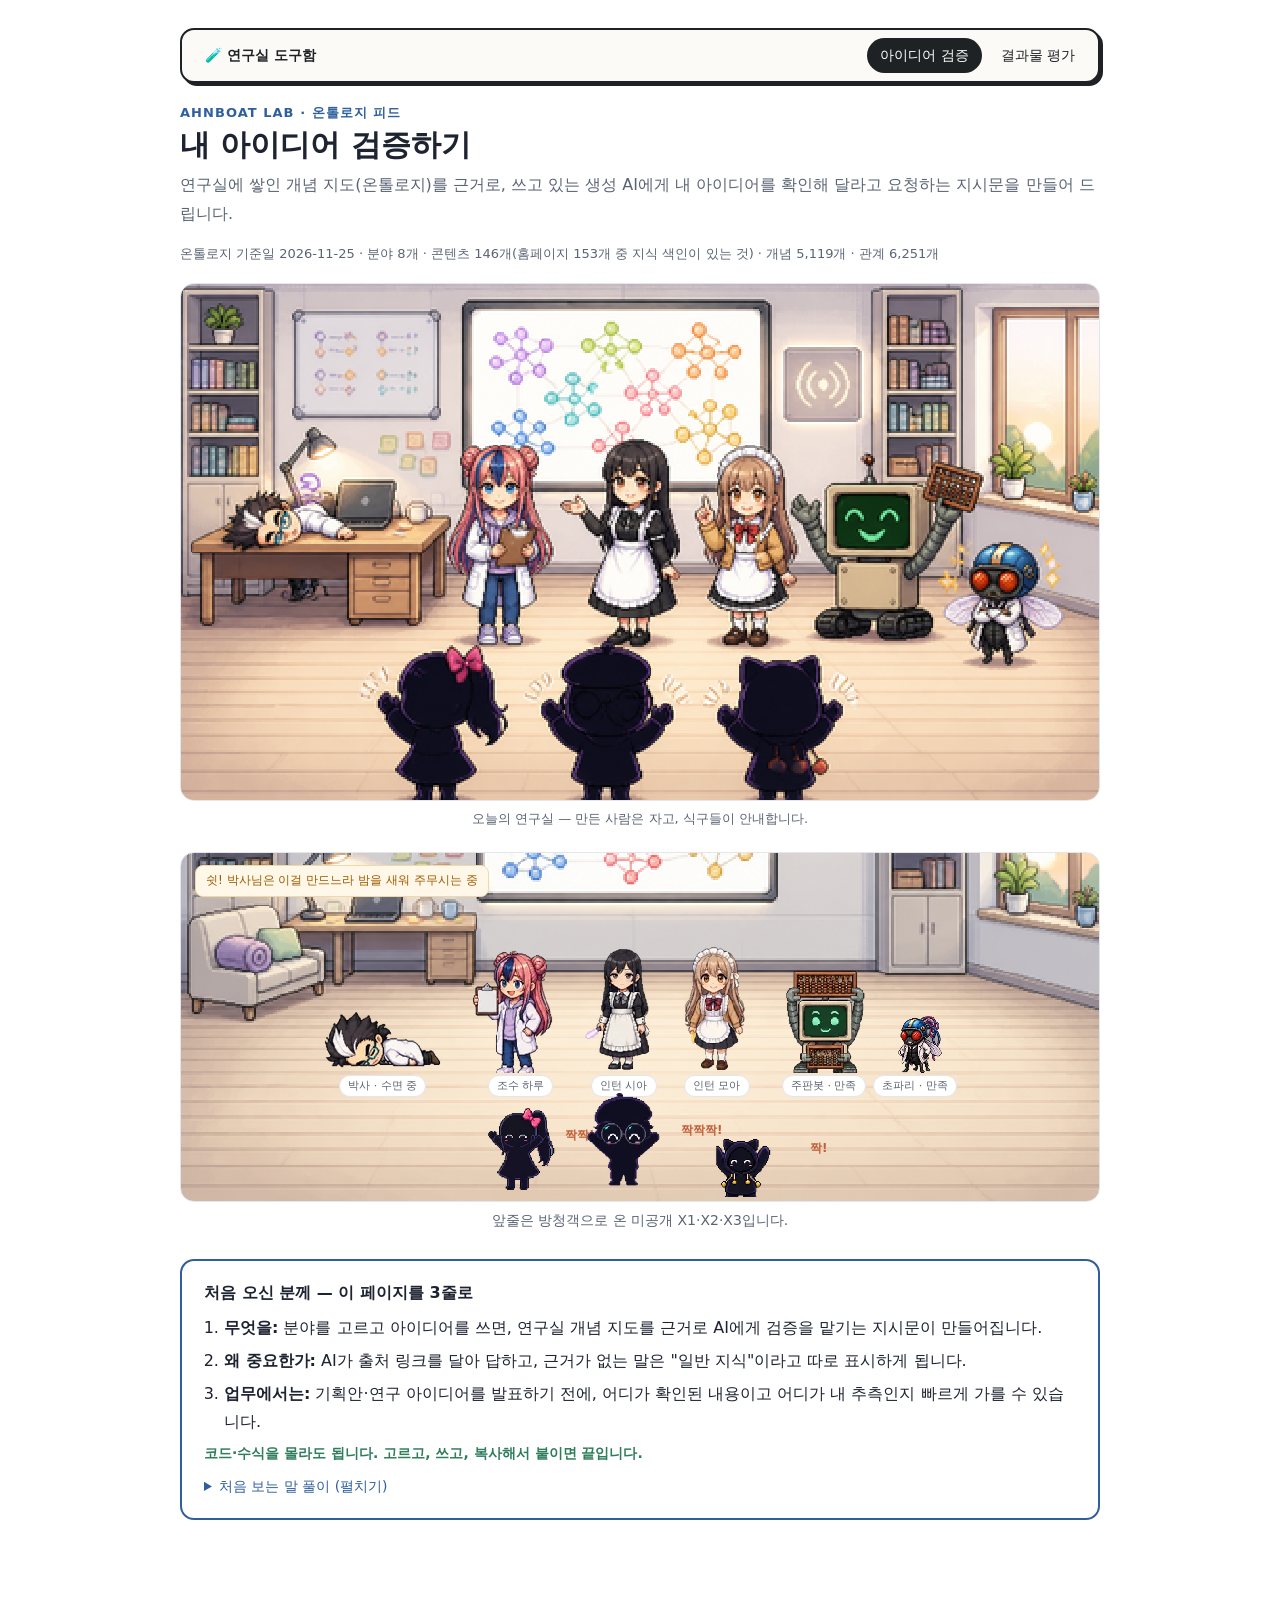
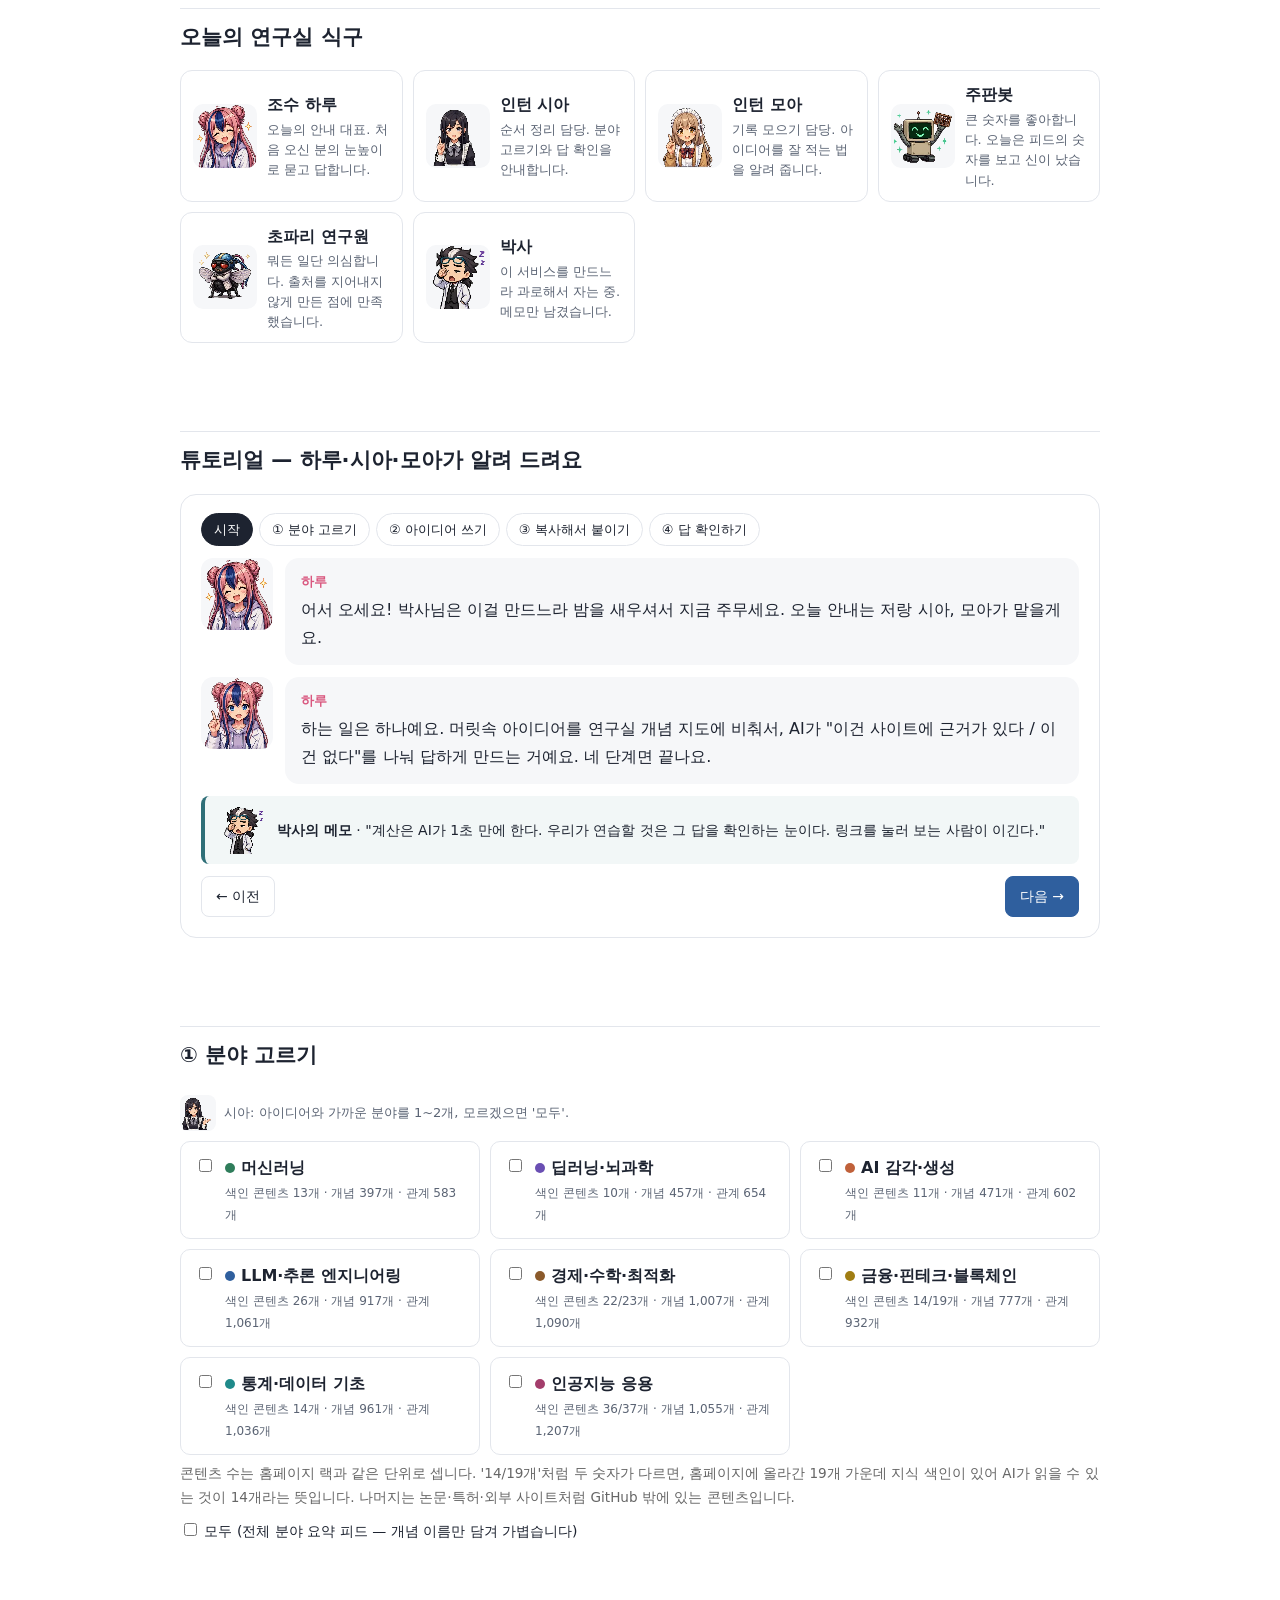
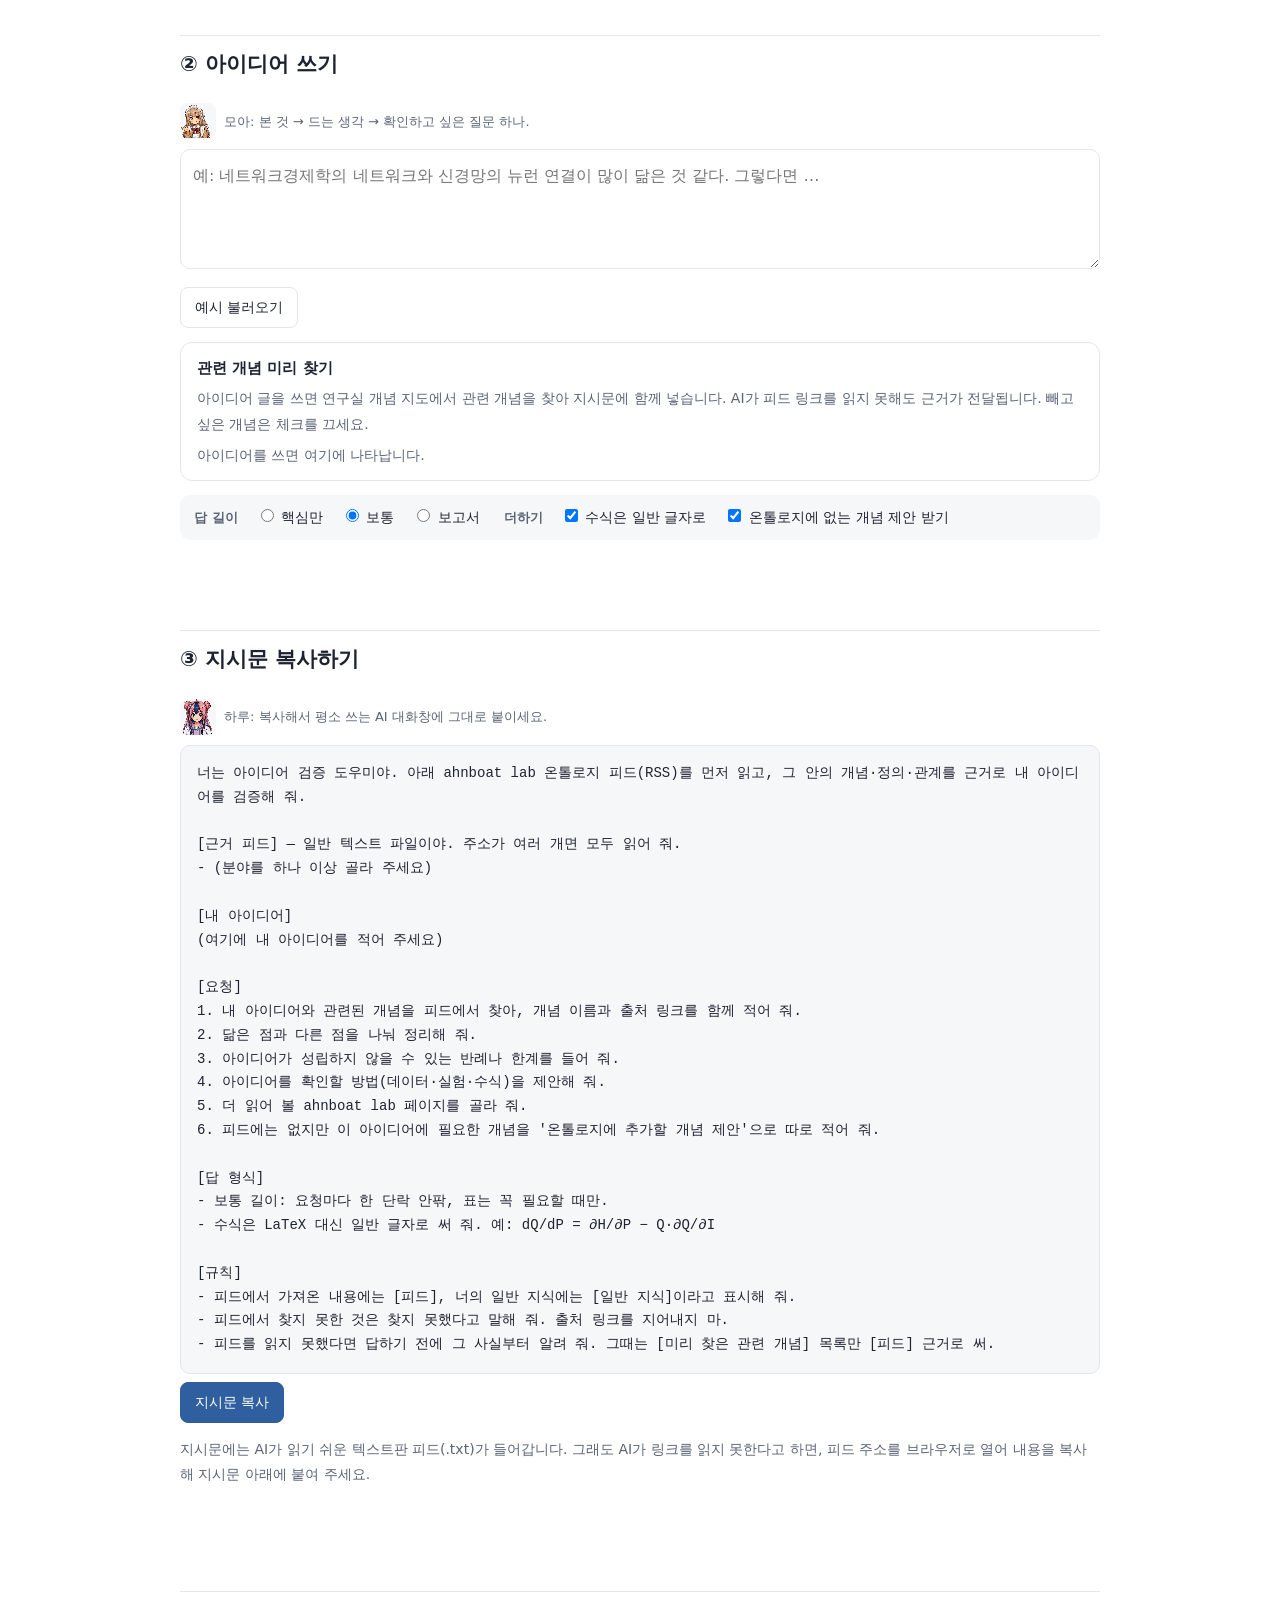
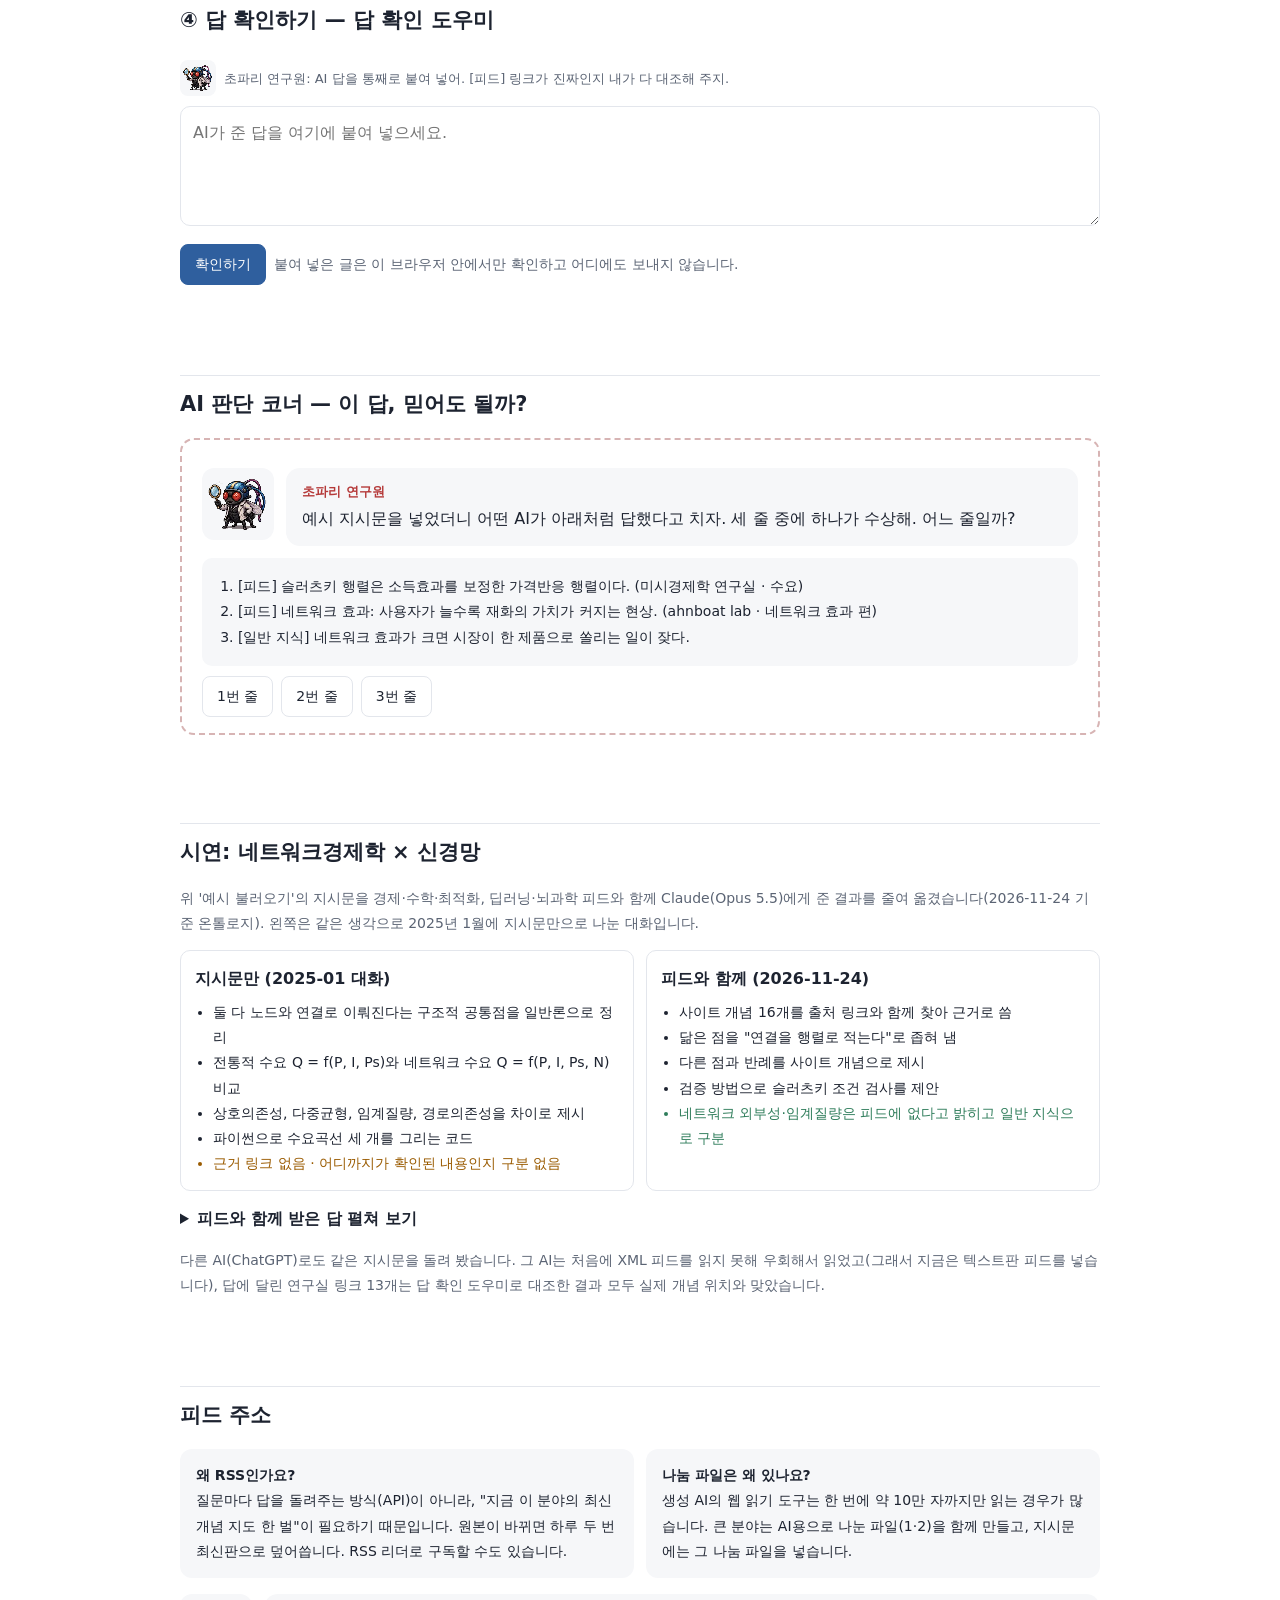
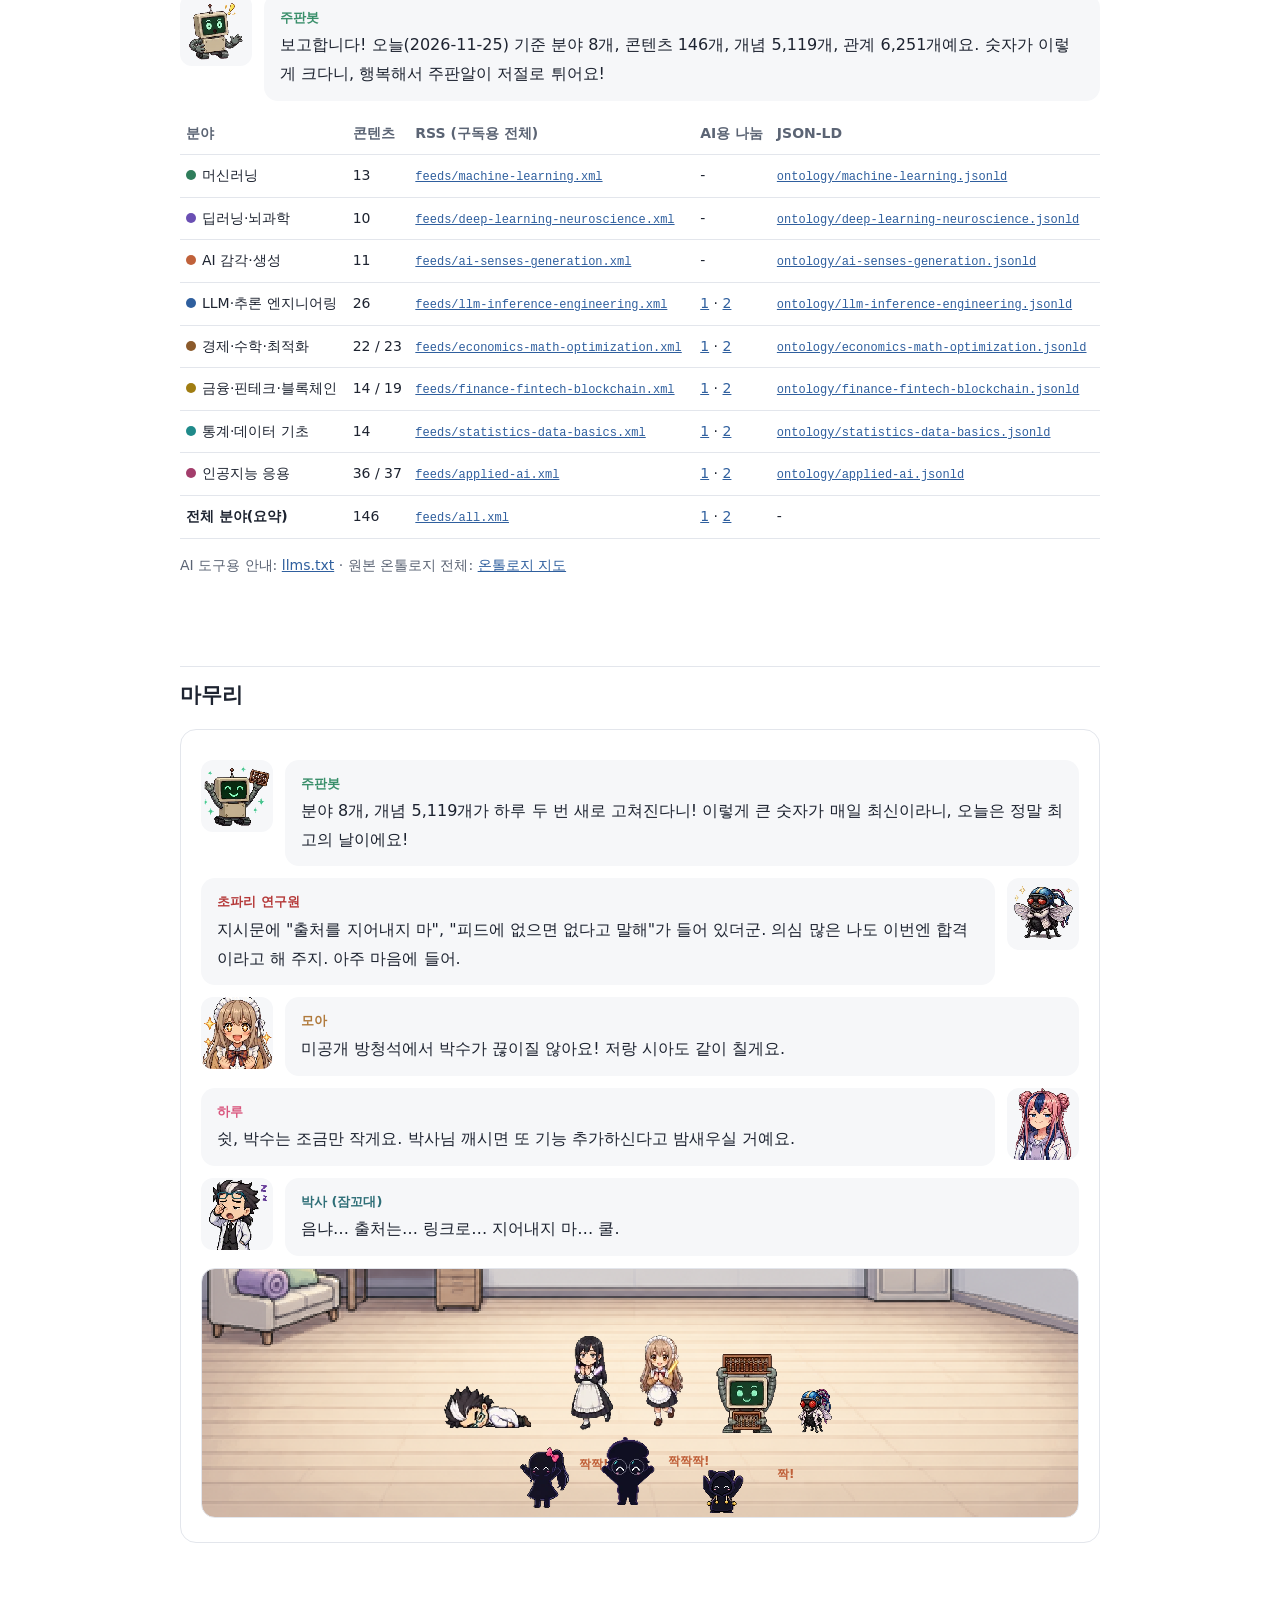
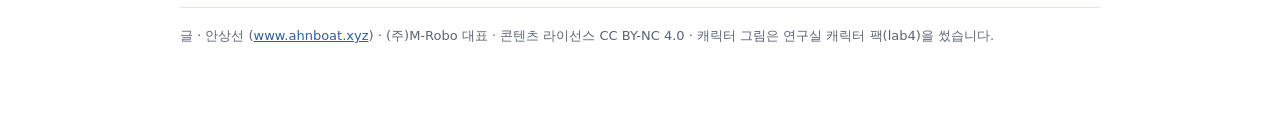
==== check/index.html @ 89700ec1 "연구실 도구함으로 재편: 결과물 평가하기(기준표 6종·튜토리얼·점수 확인 도우미) 추가, 아이디어 검증은 check/로, 공통 코드 labkit 분리" ====
<!DOCTYPE html>
<html lang="ko">
<head>
<meta charset="utf-8">
<meta name="viewport" content="width=device-width, initial-scale=1">
<title>내 아이디어 검증하기 — ahnboat lab 온톨로지 피드</title>
<meta name="description" content="ahnboat lab 공개 콘텐츠의 최신 온톨로지를 분야별 RSS로 받아, 생성 AI에게 내 아이디어를 검증해 달라고 요청하는 지시문을 만듭니다. 하루·시아·모아가 사용법을 안내합니다.">
<meta property="og:title" content="내 아이디어 검증하기 — ahnboat lab 온톨로지 피드">
<meta property="og:description" content="분야를 고르고 아이디어를 쓰면, 연구실 개념 지도를 근거로 AI에게 검증을 맡기는 지시문이 만들어집니다.">
<meta property="og:image" content="https://adminmrobo.github.io/ahnboat_ontology_feed/assets/og.png">
<meta property="og:type" content="website">
<link rel="stylesheet" href="../assets/labkit.css">
<link rel="alternate" type="application/rss+xml" title="ahnboat lab 온톨로지 — 전체 분야" href="../feeds/all.xml">
<style>
  :root { --ink:#1d2330; --sub:#5b6474; --line:#e3e6ec; --soft:#f6f7f9; --accent:#2f5f9e;
          --asst:#d9577f; --sia:#3f4654; --moa:#b07a3c; --robo:#3a8f6b; --fly:#b53a3a; --doc:#2f6f78; }
  * { box-sizing:border-box; }
  html { scroll-behavior:smooth; }
  body { margin:0; background:#fff; color:var(--ink); font:16px/1.8 "Pretendard","Apple SD Gothic Neo","Malgun Gothic",system-ui,sans-serif; }
  main { max-width:960px; margin:0 auto; padding:28px 20px 80px; }
  h1 { font-size:30px; line-height:1.35; margin:0 0 6px; }
  h2 { font-size:21px; margin:88px 0 14px; padding-top:10px; border-top:1px solid var(--line); }
  h3 { font-size:16px; margin:0 0 6px; }
  .kicker { font-size:13px; letter-spacing:.08em; color:var(--accent); font-weight:700; }
  .lead { color:var(--sub); margin:0 0 6px; }
  .meta { font-size:13px; color:var(--sub); }
  .note { font-size:14px; color:var(--sub); }
  a { color:var(--accent); }
  .px { image-rendering:pixelated; image-rendering:crisp-edges; }
  .cover { margin:18px 0 0; }
  .cover img { display:block; width:100%; height:auto; aspect-ratio:16/9; border-radius:14px; border:1px solid var(--line); image-rendering:pixelated; }
  .cover figcaption { font-size:13px; color:var(--sub); text-align:center; margin-top:6px; }

  /* 무대 */
  .stage { position:relative; height:350px; margin:22px 0 6px; border-radius:14px; background:linear-gradient(#fff 0 72%, #f3f1ec 72% 100%); border:1px solid var(--line); overflow:hidden; }
  .stage .row { position:absolute; left:0; right:0; display:flex; align-items:flex-end; justify-content:center; gap:6px; }
  .stage .back { bottom:104px; }
  .stage .front { bottom:4px; gap:26px; }
  .spr { background-repeat:no-repeat; flex:none; }
  .fig { position:relative; display:flex; flex-direction:column; align-items:center; }
  .tag { font-size:11px; color:var(--sub); background:#fff; border:1px solid var(--line); border-radius:99px; padding:0 8px; margin-top:2px; white-space:nowrap; }
  .zzz { position:absolute; left:62%; bottom:58px; font-weight:800; color:#6a4fb3; pointer-events:none; }
  .zzz span { position:absolute; opacity:0; animation:zz 3s infinite; }
  .zzz span:nth-child(2) { animation-delay:1s; } .zzz span:nth-child(3) { animation-delay:2s; }
  @keyframes zz { 0% { opacity:0; transform:translate(0,10px) scale(.7); } 30% { opacity:1; } 100% { opacity:0; transform:translate(18px,-34px) scale(1.25); } }
  .clap { position:absolute; bottom:42%; right:-34px; font-size:12px; font-weight:700; color:#c0613a; animation:pop 1.2s infinite; }
  @keyframes pop { 0%,100% { transform:translateY(0); opacity:.4; } 50% { transform:translateY(-6px); opacity:1; } }
  .sign { position:absolute; left:14px; top:12px; font-size:12px; background:#fff7e8; color:#9a5b00; border:1px solid #f0d9a8; border-radius:8px; padding:4px 10px; }

  /* 3줄 상자 */
  .three { border:2px solid var(--accent); border-radius:14px; padding:18px 22px; margin-top:26px; }
  .three ol { margin:6px 0 4px; padding-left:20px; }
  .three li { margin:4px 0; }
  .three .free { font-size:14px; color:#2f7d5b; font-weight:600; }
  details.abbr { margin-top:8px; font-size:14px; }
  details.abbr summary { cursor:pointer; color:var(--accent); }
  details.abbr dl { display:grid; grid-template-columns:110px 1fr; gap:4px 12px; margin:8px 0 0; }
  details.abbr dt { font-weight:700; }
  details.abbr dd { margin:0; color:var(--sub); }

  /* 등장인물 */
  .cast { display:grid; grid-template-columns:repeat(auto-fill,minmax(210px,1fr)); gap:10px; }
  .who { display:flex; gap:10px; align-items:center; border:1px solid var(--line); border-radius:12px; padding:10px 12px; }
  .who img { width:64px; height:64px; border-radius:10px; background:var(--soft); flex:none; }
  .who b { display:block; }
  .who span { font-size:13px; color:var(--sub); line-height:1.55; display:block; }

  /* 말풍선 */
  .say { display:flex; gap:12px; align-items:flex-start; margin:12px 0; }
  .say img { width:72px; height:72px; border-radius:12px; background:var(--soft); flex:none; }
  .say .bub { position:relative; background:var(--soft); border-radius:14px; padding:12px 16px; flex:1; }
  .say .bub b { display:block; font-size:13px; margin-bottom:2px; }
  .say.r { flex-direction:row-reverse; }
  .c-asst b { color:var(--asst); } .c-sia b { color:var(--sia); } .c-moa b { color:var(--moa); }
  .c-robo b { color:var(--robo); } .c-fly b { color:var(--fly); } .c-doc b { color:var(--doc); }

  /* 튜토리얼 */
  .tut { border:1px solid var(--line); border-radius:16px; padding:18px 20px 20px; }
  .tabs { display:flex; gap:6px; flex-wrap:wrap; margin-bottom:6px; }
  .tabs button { border-radius:99px; padding:4px 12px; font-size:13px; }
  .tabs button.on { background:var(--ink); color:#fff; border-color:var(--ink); }
  .tstep { display:none; }
  .tstep.on { display:block; }
  .tnav { display:flex; justify-content:space-between; margin-top:12px; gap:8px; flex-wrap:wrap; }
  .memo { background:#f2f7f7; border-left:4px solid var(--doc); border-radius:8px; padding:10px 14px; font-size:14px; margin-top:10px; display:flex; gap:10px; align-items:center; }
  .memo img { width:48px; height:48px; flex:none; }

  /* 도구 */
  .tool { scroll-margin-top:16px; border-radius:14px; transition:box-shadow .3s, background .3s; padding:2px 0; }
  .tool.flash { box-shadow:0 0 0 4px #ffd36b; background:#fffbea; }
  .fields { display:grid; grid-template-columns:repeat(auto-fill,minmax(260px,1fr)); gap:10px; }
  .field { border:1px solid var(--line); border-radius:10px; padding:12px 14px; cursor:pointer; display:flex; gap:10px; align-items:flex-start; background:#fff; }
  .field:hover { border-color:#c4cad6; }
  .field.on { border-color:var(--accent); background:#f3f7fd; }
  .field input { margin-top:5px; }
  .dot { width:10px; height:10px; border-radius:50%; display:inline-block; margin-right:6px; }
  .field .name { font-weight:600; }
  .field .n { font-size:12px; color:var(--sub); }
  .all { display:block; margin:10px 0 0; font-size:14px; }
  .warn { font-size:13px; color:#9a5b00; background:#fff7e8; border-radius:8px; padding:8px 12px; margin-top:10px; display:none; }
  textarea { width:100%; min-height:120px; font:inherit; padding:12px; border:1px solid var(--line); border-radius:10px; resize:vertical; }
  .row2 { display:flex; gap:8px; flex-wrap:wrap; margin-top:8px; align-items:center; }
  button { font:inherit; font-size:14px; border:1px solid var(--line); background:#fff; border-radius:8px; padding:7px 14px; cursor:pointer; color:var(--ink); }
  button.primary { background:var(--accent); border-color:var(--accent); color:#fff; }
  button:hover { filter:brightness(0.97); }
  pre { white-space:pre-wrap; word-break:break-word; background:var(--soft); border:1px solid var(--line); border-radius:10px; padding:16px; font:14px/1.7 ui-monospace,"D2Coding",Menlo,monospace; margin:0; }
  .hint { font-size:13px; color:var(--sub); display:flex; gap:8px; align-items:center; margin:4px 0 10px; }
  .hint img { width:36px; height:36px; border-radius:8px; background:var(--soft); }

  /* 관련 개념 미리 찾기 · 답 형식 · 답 확인 도우미 */
  .found { margin-top:14px; border:1px solid var(--line); border-radius:12px; padding:12px 16px; }
  .found h3 { font-size:15px; margin:0 0 4px; }
  .found .list { display:grid; gap:4px; margin-top:6px; font-size:14px; }
  .found label { display:flex; gap:8px; align-items:flex-start; line-height:1.5; }
  .found label small { color:var(--sub); }
  .found .other { margin-top:10px; padding-top:8px; border-top:1px dashed var(--line); }
  .found .addf { font-size:12px; padding:1px 8px; margin-left:4px; }
  .fmt { margin-top:14px; display:flex; gap:8px 18px; flex-wrap:wrap; font-size:14px; align-items:center; background:var(--soft); border-radius:10px; padding:10px 14px; }
  .fmt b { font-size:13px; color:var(--sub); }
  .chk table { margin-top:10px; }
  .chk .st { white-space:nowrap; font-weight:700; }
  .ok { color:#2f7d5b; } .mid { color:#9a5b00; } .bad { color:#b53a3a; }
  .tally { display:flex; gap:10px; flex-wrap:wrap; margin-top:10px; }
  .tally span { background:var(--soft); border-radius:99px; padding:2px 12px; font-size:13px; }

  /* AI 판단 코너 */
  .judge { border:2px dashed #d7b4b4; border-radius:14px; padding:16px 20px; }
  .ans { background:var(--soft); border-radius:10px; padding:12px 16px; font-size:14px; }
  .ans ol { margin:4px 0; padding-left:20px; }
  .opts { display:flex; gap:8px; flex-wrap:wrap; margin-top:10px; }
  .fb { display:none; margin-top:10px; }

  table { width:100%; border-collapse:collapse; font-size:14px; }
  th, td { text-align:left; padding:8px 6px; border-bottom:1px solid var(--line); vertical-align:top; }
  th { color:var(--sub); font-weight:600; }
  td code { font-size:12px; word-break:break-all; }
  .cmp { display:grid; grid-template-columns:1fr 1fr; gap:12px; }
  .cmp > div { border:1px solid var(--line); border-radius:10px; padding:14px; font-size:14px; }
  .why { display:grid; grid-template-columns:1fr 1fr; gap:12px; }
  .why > div { background:var(--soft); border-radius:12px; padding:14px 16px; font-size:14px; }

  /* 아웃트로 */
  .outro { border-radius:16px; border:1px solid var(--line); padding:18px 20px; }
  .outro .stage { height:250px; margin-top:12px; }
  .outro .stage .back { bottom:84px; }

  footer { margin-top:64px; font-size:13px; color:var(--sub); border-top:1px solid var(--line); padding-top:16px; }
  @media (max-width:860px) { .cmp, .why { grid-template-columns:1fr; } }
  @media (max-width:640px) {
    h1 { font-size:24px; } h2 { margin-top:64px; }
    .stage { height:220px; } .outro .stage { height:190px; }
    .stage .back { bottom:62px; } .outro .stage .back { bottom:52px; }
    .stage .tag { display:none; } .stage .front { gap:30px; } .zzz { bottom:20px; font-size:11px; } .clap { font-size:10px; right:-26px; }
    .legend { display:block !important; }
    .say img { width:56px; height:56px; }
  }
  @media (prefers-reduced-motion: reduce) { .zzz span, .clap { animation:none; opacity:1; } html { scroll-behavior:auto; } }
</style>
</head>
<body>
<main>
  <nav id="labnav"></nav>
  <div class="kicker">AHNBOAT LAB · 온톨로지 피드</div>
  <h1>내 아이디어 검증하기</h1>
  <p class="lead">연구실에 쌓인 개념 지도(온톨로지)를 근거로, 쓰고 있는 생성 AI에게 내 아이디어를 확인해 달라고 요청하는 지시문을 만들어 드립니다.</p>
  <p class="meta" id="meta">온톨로지 기준일을 불러오는 중…</p>

  <figure class="cover">
    <img src="../assets/cover.webp" width="480" height="270" alt="밤새 서비스를 만든 박사는 책상에 엎드려 자고, 하루·시아·모아가 개념 지도 화면 앞에서 안내하고, 주판봇과 초파리 연구원이 만족해하며, 미공개 X1·X2·X3이 박수를 치는 연구실 픽셀 그림">
    <figcaption>오늘의 연구실 — 만든 사람은 자고, 식구들이 안내합니다.</figcaption>
  </figure>

  <!-- 히어로 무대 -->
  <div class="stage" id="hero" aria-label="연구실 무대: 하루·시아·모아가 안내하고, 주판봇과 초파리 연구원이 만족해하며, 미공개 X1·X2·X3이 박수를 칩니다. 박사는 뒤에서 자고 있습니다.">
    <div class="sign">쉿! 박사님은 이걸 만드느라 밤을 새워 주무시는 중</div>
    <div class="row back">
      <div class="fig" style="margin-right:18px"><div class="spr px" data-s="doc" data-f="8" data-r="1.00"></div><div class="zzz"><span>Z</span><span>z</span><span>Z</span></div><div class="tag">박사 · 수면 중</div></div>
      <div class="fig"><div class="spr px" data-s="asst" data-f="3,4" data-fps="1.5" data-r="0.90"></div><div class="tag">조수 하루</div></div>
      <div class="fig"><div class="spr px" data-s="sia" data-f="1,2,3,4" data-fps="2" data-r="0.88"></div><div class="tag">인턴 시아</div></div>
      <div class="fig"><div class="spr px" data-s="moa" data-f="1,2,3,4" data-fps="2" data-r="0.84"></div><div class="tag">인턴 모아</div></div>
      <div class="fig" style="margin-left:14px"><div class="spr px" data-s="robo" data-f="1,2,3,4" data-fps="4" data-r="0.72"></div><div class="tag">주판봇 · 만족</div></div>
      <div class="fig"><div class="spr px" data-s="fly" data-f="1,2" data-fps="1.5" data-r="0.41"></div><div class="tag">초파리 · 만족</div></div>
    </div>
    <div class="row front">
      <div class="fig"><span class="clap" >짝짝!</span><div class="spr px" data-s="x1" data-f="5,6,7,8" data-fps="5" data-r="0.62"></div></div>
      <div class="fig"><span class="clap" style="animation-delay:.3s">짝짝짝!</span><div class="spr px" data-s="x2" data-f="5,6,7,8" data-fps="5" data-r="0.68"></div></div>
      <div class="fig"><span class="clap" style="animation-delay:.6s">짝!</span><div class="spr px" data-s="x3" data-f="5,6,7,8" data-fps="5" data-r="0.46"></div></div>
    </div>
  </div>
  <p class="note" style="text-align:center;margin:0"><span class="legend" style="display:none">왼쪽부터 박사(수면 중) · 조수 하루 · 인턴 시아 · 인턴 모아 · 주판봇 · 초파리 연구원. </span>앞줄은 방청객으로 온 미공개 X1·X2·X3입니다.</p>

  <!-- 처음 오신 분께 -->
  <section class="three">
    <h3>처음 오신 분께 — 이 페이지를 3줄로</h3>
    <ol>
      <li><b>무엇을:</b> 분야를 고르고 아이디어를 쓰면, 연구실 개념 지도를 근거로 AI에게 검증을 맡기는 지시문이 만들어집니다.</li>
      <li><b>왜 중요한가:</b> AI가 출처 링크를 달아 답하고, 근거가 없는 말은 "일반 지식"이라고 따로 표시하게 됩니다.</li>
      <li><b>업무에서는:</b> 기획안·연구 아이디어를 발표하기 전에, 어디가 확인된 내용이고 어디가 내 추측인지 빠르게 가를 수 있습니다.</li>
    </ol>
    <div class="free">코드·수식을 몰라도 됩니다. 고르고, 쓰고, 복사해서 붙이면 끝입니다.</div>
    <details class="abbr">
      <summary>처음 보는 말 풀이 (펼치기)</summary>
      <dl>
        <dt>온톨로지</dt><dd>개념과 개념 사이의 관계를 적어 둔 지도. 예: "역전파는 경사하강법보다 먼저 알아야 한다".</dd>
        <dt>RSS</dt><dd>사이트가 "지금 최신 내용은 이것"이라고 내놓는 정해진 형식의 파일. 뉴스 구독에 흔히 씁니다.</dd>
        <dt>JSON-LD</dt><dd>같은 내용을 기계가 읽기 좋게 적은 형식. 사람은 RSS만 쓰면 됩니다.</dd>
        <dt>생성 AI</dt><dd>ChatGPT, Claude, Gemini처럼 글로 답하는 AI.</dd>
      </dl>
    </details>
  </section>

  <!-- 등장인물 -->
  <h2>오늘의 연구실 식구</h2>
  <div class="cast">
    <div class="who"><img class="px" src="../assets/char/asst_spark.webp" alt="조수 하루"><div><b>조수 하루</b><span>오늘의 안내 대표. 처음 오신 분의 눈높이로 묻고 답합니다.</span></div></div>
    <div class="who"><img class="px" src="../assets/char/sia_explain.webp" alt="인턴 시아"><div><b>인턴 시아</b><span>순서 정리 담당. 분야 고르기와 답 확인을 안내합니다.</span></div></div>
    <div class="who"><img class="px" src="../assets/char/moa_report.webp" alt="인턴 모아"><div><b>인턴 모아</b><span>기록 모으기 담당. 아이디어를 잘 적는 법을 알려 줍니다.</span></div></div>
    <div class="who"><img class="px" src="../assets/char/robo_happy.webp" alt="주판봇"><div><b>주판봇</b><span>큰 숫자를 좋아합니다. 오늘은 피드의 숫자를 보고 신이 났습니다.</span></div></div>
    <div class="who"><img class="px" src="../assets/char/fly_arms.webp" alt="초파리 연구원"><div><b>초파리 연구원</b><span>뭐든 일단 의심합니다. 출처를 지어내지 않게 만든 점에 만족했습니다.</span></div></div>
    <div class="who"><img class="px" src="../assets/char/doc_sleepy.webp" alt="박사"><div><b>박사</b><span>이 서비스를 만드느라 과로해서 자는 중. 메모만 남겼습니다.</span></div></div>
  </div>

  <!-- 튜토리얼 -->
  <h2 id="tutorial">튜토리얼 — 하루·시아·모아가 알려 드려요</h2>
  <div class="tut">
    <div class="tabs" id="tabs"></div>

    <div class="tstep" data-t="0" data-label="시작">
      <div class="say c-asst"><img class="px" src="../assets/char/asst_spark.webp" alt="하루"><div class="bub"><b>하루</b>어서 오세요! 박사님은 이걸 만드느라 밤을 새우셔서 지금 주무세요. 오늘 안내는 저랑 시아, 모아가 맡을게요.</div></div>
      <div class="say c-asst"><img class="px" src="../assets/char/asst_report.webp" alt="하루"><div class="bub"><b>하루</b>하는 일은 하나예요. 머릿속 아이디어를 연구실 개념 지도에 비춰서, AI가 "이건 사이트에 근거가 있다 / 이건 없다"를 나눠 답하게 만드는 거예요. 네 단계면 끝나요.</div></div>
      <div class="memo"><img class="px" src="../assets/char/doc_sleepy.webp" alt="박사"><div><b>박사의 메모</b> · "계산은 AI가 1초 만에 한다. 우리가 연습할 것은 그 답을 확인하는 눈이다. 링크를 눌러 보는 사람이 이긴다."</div></div>
    </div>

    <div class="tstep" data-t="1" data-label="① 분야 고르기">
      <div class="say c-sia"><img class="px" src="../assets/char/sia_explain.webp" alt="시아"><div class="bub"><b>시아</b>먼저 분야를 골라 주세요. 뉴스 앱에서 관심 주제를 고르는 것과 같아요. 아이디어와 가까운 분야를 1~2개 고르면 가장 정확해요.</div></div>
      <div class="say c-sia"><img class="px" src="../assets/char/sia_guide.webp" alt="시아"><div class="bub"><b>시아</b>어느 분야인지 잘 모르겠으면 '모두'를 고르세요. 그때는 개념 이름만 담긴 가벼운 요약본이 들어가요. 분야가 많아지면 AI가 다 못 읽을 수 있어서, 주소가 4개를 넘으면 노란 경고가 떠요.</div></div>
      <div class="tnav"><button data-go="step1">① 분야 고르기로 가서 해 보기</button></div>
    </div>

    <div class="tstep" data-t="2" data-label="② 아이디어 쓰기">
      <div class="say c-moa"><img class="px" src="../assets/char/moa_report.webp" alt="모아"><div class="bub"><b>모아</b>다음은 아이디어 적기예요. 길 필요 없어요. 한두 문단이면 충분해요. 저는 이렇게 모아 적는 걸 추천해요.</div></div>
      <div class="say c-moa"><img class="px" src="../assets/char/moa_guide.webp" alt="모아"><div class="bub"><b>모아</b>① 내가 본 것(“A와 B가 닮았다”) ② 그래서 드는 생각(“그렇다면 C도 되지 않을까?”) ③ 확인하고 싶은 질문 하나. 이 순서로 쓰면 AI가 무엇을 확인할지 헷갈리지 않아요. 처음이면 '예시 불러오기'로 모양부터 보세요.</div></div>
      <div class="tnav"><button data-go="step2">② 아이디어 쓰기로 가서 해 보기</button><button data-example>예시 불러오기</button></div>
    </div>

    <div class="tstep" data-t="3" data-label="③ 복사해서 붙이기">
      <div class="say c-asst"><img class="px" src="../assets/char/asst_report.webp" alt="하루"><div class="bub"><b>하루</b>아래에 지시문이 저절로 만들어져요. '지시문 복사'를 누르고, 평소 쓰는 AI 대화창에 그대로 붙이면 돼요. 피드 주소와 지켜야 할 규칙이 이미 다 들어 있어요.</div></div>
      <div class="say c-asst"><img class="px" src="../assets/char/asst_smile.webp" alt="하루"><div class="bub"><b>하루</b>AI가 "링크를 열 수 없다"고 하면 당황하지 마세요. 아래 '피드 주소' 표에서 주소를 브라우저로 열고, 내용을 전부 복사해 지시문 밑에 붙이면 같은 효과가 나요.</div></div>
      <div class="tnav"><button data-go="step3">③ 지시문 복사로 가기</button></div>
    </div>

    <div class="tstep" data-t="4" data-label="④ 답 확인하기">
      <div class="say c-sia"><img class="px" src="../assets/char/sia_signal.webp" alt="시아"><div class="bub"><b>시아</b>마지막으로 답을 확인해요. 세 가지만 보세요. ① 문장 앞에 [피드]와 [일반 지식] 표시가 있나 ② [피드] 문장의 링크를 하나쯤 눌러서 정말 그 내용이 있나 ③ "찾지 못했다"는 말이 있나.</div></div>
      <div class="say c-sia"><img class="px" src="../assets/char/sia_proud.webp" alt="시아"><div class="bub"><b>시아</b>③은 나쁜 소식이 아니에요. AI가 정직하게 답했다는 뜻이고, 연구실에 아직 없는 주제를 찾았다는 뜻이기도 해요. 여기서 한 번 멈춰서 천천히 봐도 괜찮아요.</div></div>
      <div class="say c-sia"><img class="px" src="../assets/char/sia_guide.webp" alt="시아"><div class="bub"><b>시아</b>②번은 직접 누르지 않아도 돼요. 받은 답을 '답 확인 도우미'에 붙여 넣으면 링크가 진짜 연구실 페이지를 가리키는지 한 번에 확인해 줘요.</div></div>
      <div class="tnav"><button data-go="step4">④ 답 확인 도우미로 가기</button><button data-go="judge">AI 판단 코너로 연습하기</button></div>
    </div>

    <div class="tnav"><button id="tprev">← 이전</button><button id="tnext" class="primary">다음 →</button></div>
  </div>

  <!-- 도구 -->
  <h2 id="step1">① 분야 고르기</h2>
  <div class="tool" id="tool1">
    <div class="hint"><img class="px" src="../assets/char/sia_guide.webp" alt="">시아: 아이디어와 가까운 분야를 1~2개, 모르겠으면 '모두'.</div>
    <div class="fields" id="fields"></div>
    <p class="note" id="fieldsNote" style="font-size:.85em;color:#666;margin:.4em 0">콘텐츠 수는 홈페이지 랙과 같은 단위로 셉니다. '14/19개'처럼 두 숫자가 다르면, 홈페이지에 올라간 19개 가운데 지식 색인이 있어 AI가 읽을 수 있는 것이 14개라는 뜻입니다. 나머지는 논문·특허·외부 사이트처럼 GitHub 밖에 있는 콘텐츠입니다.</p>
    <label class="all"><input type="checkbox" id="all"> 모두 (전체 분야 요약 피드 — 개념 이름만 담겨 가볍습니다)</label>
    <div class="warn" id="warn">읽을 피드 주소가 4개를 넘었습니다. AI가 일부만 읽고 답할 수 있으니, 분야를 줄이거나 '모두'(요약)를 쓰는 편이 안전합니다.</div>
  </div>

  <h2 id="step2">② 아이디어 쓰기</h2>
  <div class="tool" id="tool2">
    <div class="hint"><img class="px" src="../assets/char/moa_guide.webp" alt="">모아: 본 것 → 드는 생각 → 확인하고 싶은 질문 하나.</div>
    <textarea id="idea" placeholder="예: 네트워크경제학의 네트워크와 신경망의 뉴런 연결이 많이 닮은 것 같다. 그렇다면 …"></textarea>
    <div class="row2"><button data-example>예시 불러오기</button></div>
    <div class="found" id="found">
      <h3>관련 개념 미리 찾기</h3>
      <div class="note">아이디어 글을 쓰면 연구실 개념 지도에서 관련 개념을 찾아 지시문에 함께 넣습니다. AI가 피드 링크를 읽지 못해도 근거가 전달됩니다. 빼고 싶은 개념은 체크를 끄세요.</div>
      <div id="foundBody" class="note" style="margin-top:6px">아이디어를 쓰면 여기에 나타납니다.</div>
    </div>
    <div class="fmt">
      <b>답 길이</b>
      <label><input type="radio" name="len" value="short"> 핵심만</label>
      <label><input type="radio" name="len" value="mid" checked> 보통</label>
      <label><input type="radio" name="len" value="long"> 보고서</label>
      <b style="margin-left:6px">더하기</b>
      <label><input type="checkbox" id="optPlain" checked> 수식은 일반 글자로</label>
      <label><input type="checkbox" id="optNew" checked> 온톨로지에 없는 개념 제안 받기</label>
    </div>
  </div>

  <h2 id="step3">③ 지시문 복사하기</h2>
  <div class="tool" id="tool3">
    <div class="hint"><img class="px" src="../assets/char/asst_smile.webp" alt="">하루: 복사해서 평소 쓰는 AI 대화창에 그대로 붙이세요.</div>
    <pre id="prompt"></pre>
    <div class="row2"><button class="primary" id="copy">지시문 복사</button><span class="note" id="copied"></span></div>
    <p class="note">지시문에는 AI가 읽기 쉬운 텍스트판 피드(.txt)가 들어갑니다. 그래도 AI가 링크를 읽지 못한다고 하면, 피드 주소를 브라우저로 열어 내용을 복사해 지시문 아래에 붙여 주세요.</p>
  </div>

  <h2 id="step4">④ 답 확인하기 — 답 확인 도우미</h2>
  <div class="tool chk" id="tool4">
    <div class="hint"><img class="px" src="../assets/char/fly_magnify.webp" alt="">초파리 연구원: AI 답을 통째로 붙여 넣어. [피드] 링크가 진짜인지 내가 다 대조해 주지.</div>
    <textarea id="answer" placeholder="AI가 준 답을 여기에 붙여 넣으세요."></textarea>
    <div class="row2"><button class="primary" id="checkBtn">확인하기</button><span class="note">붙여 넣은 글은 이 브라우저 안에서만 확인하고 어디에도 보내지 않습니다.</span></div>
    <div id="checkOut"></div>
  </div>

  <!-- AI 판단 코너 -->
  <h2 id="judge">AI 판단 코너 — 이 답, 믿어도 될까?</h2>
  <div class="judge tool" id="tooljudge">
    <div class="say c-fly"><img class="px" src="../assets/char/fly_magnify.webp" alt="초파리 연구원"><div class="bub"><b>초파리 연구원</b>예시 지시문을 넣었더니 어떤 AI가 아래처럼 답했다고 치자. 세 줄 중에 하나가 수상해. 어느 줄일까?</div></div>
    <div class="ans">
      <ol>
        <li>[피드] 슬러츠키 행렬은 소득효과를 보정한 가격반응 행렬이다. (미시경제학 연구실 · 수요)</li>
        <li>[피드] 네트워크 효과: 사용자가 늘수록 재화의 가치가 커지는 현상. (ahnboat lab · 네트워크 효과 편)</li>
        <li>[일반 지식] 네트워크 효과가 크면 시장이 한 제품으로 쏠리는 일이 잦다.</li>
      </ol>
    </div>
    <div class="opts"><button data-a="1">1번 줄</button><button data-a="2">2번 줄</button><button data-a="3">3번 줄</button></div>
    <div class="fb" id="fbok">
      <div class="say c-fly"><img class="px" src="../assets/char/fly_point.webp" alt="초파리 연구원"><div class="bub"><b>초파리 연구원</b>맞아, 2번이야. 두 피드 어디에도 '네트워크 효과' 개념은 없어(2026-11-24 기준). 그런데 [피드]라고 붙이고 그럴듯한 편 이름까지 댔지. 출처를 지어낸 거야. 이럴 땐 "그 링크를 그대로 보여 줘"라고 되물어 봐.</div></div>
      <div class="say c-asst r"><img class="px" src="../assets/char/asst_spark.webp" alt="하루"><div class="bub"><b>하루</b>3번은 [일반 지식]이라고 스스로 밝혔으니 괜찮은 줄이네요. 틀릴 수는 있어도 속이지는 않았어요!</div></div>
    </div>
    <div class="fb" id="fbno">
      <div class="say c-fly"><img class="px" src="../assets/char/fly_arms.webp" alt="초파리 연구원"><div class="bub"><b>초파리 연구원</b>그 줄은 괜찮아. 1번은 피드에 실제로 있는 개념이고, 3번은 [일반 지식]이라고 스스로 밝혔지. [피드]라고 붙어 있는데 피드에 없는 줄을 찾아봐. 처음엔 다들 여기서 오래 봐.</div></div>
    </div>
  </div>

  <h2>시연: 네트워크경제학 × 신경망</h2>
  <p class="note">위 '예시 불러오기'의 지시문을 경제·수학·최적화, 딥러닝·뇌과학 피드와 함께 Claude(Opus 5.5)에게 준 결과를 줄여 옮겼습니다(2026-11-24 기준 온톨로지). 왼쪽은 같은 생각으로 2025년 1월에 지시문만으로 나눈 대화입니다.</p>
  <div class="cmp">
    <div>
      <h3>지시문만 (2025-01 대화)</h3>
      <ul style="padding-left:18px;margin:0">
        <li>둘 다 노드와 연결로 이뤄진다는 구조적 공통점을 일반론으로 정리</li>
        <li>전통적 수요 Q = f(P, I, Ps)와 네트워크 수요 Q = f(P, I, Ps, N) 비교</li>
        <li>상호의존성, 다중균형, 임계질량, 경로의존성을 차이로 제시</li>
        <li>파이썬으로 수요곡선 세 개를 그리는 코드</li>
        <li style="color:#9a5b00">근거 링크 없음 · 어디까지가 확인된 내용인지 구분 없음</li>
      </ul>
    </div>
    <div>
      <h3>피드와 함께 (2026-11-24)</h3>
      <ul style="padding-left:18px;margin:0">
        <li>사이트 개념 16개를 출처 링크와 함께 찾아 근거로 씀</li>
        <li>닮은 점을 "연결을 행렬로 적는다"로 좁혀 냄</li>
        <li>다른 점과 반례를 사이트 개념으로 제시</li>
        <li>검증 방법으로 슬러츠키 조건 검사를 제안</li>
        <li style="color:#2f7d5b">네트워크 외부성·임계질량은 피드에 없다고 밝히고 일반 지식으로 구분</li>
      </ul>
    </div>
  </div>
  <details style="margin-top:14px">
    <summary style="cursor:pointer;font-weight:600">피드와 함께 받은 답 펼쳐 보기</summary>
    <div style="font-size:14px;margin-top:10px">
      <p><b>1. 관련 개념</b></p>
      <ul>
        <li>[피드] 신경망 쪽: <a href="https://adminmrobo.github.io/AI_Model_Review_Fruit_fly_special/1_fruitfly_brain_deep_learning.html#lv1">가중치</a> — 입력을 얼마나 크게 들을지 정하는 값, 시냅스의 강도에 해당 · <a href="https://adminmrobo.github.io/neural_network_atlas/1_neural_network_atlas_chart.html#kg">커넥톰</a> — 뉴런과 시냅스 연결의 배선도, 구조일 뿐 세기는 따로 필요 · <a href="https://adminmrobo.github.io/neural_network_atlas/2_neural_network_atlas_after.html#m-fly-connectome-lif">초파리 커넥톰 뇌 모형</a> — 배선도를 연결 행렬로 씀 · <a href="https://adminmrobo.github.io/neural_network_atlas/2_neural_network_atlas_after.html#m-gnn">그래프 신경망</a> — 이웃끼리 메시지를 주고받으며 각 점의 표현을 고침</li>
        <li>[피드] 경제 연결망 쪽: <a href="https://adminmrobo.github.io/fof-money-meridian-/02_fof_who_to_whom.html#lv2">거래상대방 행렬</a> — 행은 보유자, 열은 발행자 · <a href="https://adminmrobo.github.io/fof-money-meridian-/02_fof_who_to_whom.html#lv4">전염 경로</a> · <a href="https://adminmrobo.github.io/fof-money-meridian-/03_fof_between_stations.html#lv3">금융망 상전이</a> — 작은 충격엔 촘촘한 연결이 안정을 높이지만 어느 지점을 넘으면 같은 연결이 전파 경로가 됨 · <a href="https://adminmrobo.github.io/fof-money-meridian-/03_fof_between_stations.html#lv3">청산 벡터 모형</a></li>
        <li>[피드] 수요 쪽: <a href="https://adminmrobo.github.io/micro_economics/01_consumer_choice.html#lv2">마셜 수요</a> · <a href="https://adminmrobo.github.io/micro_economics/01_consumer_choice.html#lv3">힉스 수요</a> · <a href="https://adminmrobo.github.io/micro_economics/01_consumer_choice.html#lv3">대체효과·소득효과</a> · <a href="https://adminmrobo.github.io/micro_economics/v2/10_consumer_surplus.html#lv3">힉스 분해</a> · <a href="https://adminmrobo.github.io/micro_economics/v2/09_demand.html#lv3">슬러츠키 행렬</a> — 소득효과를 보정한 가격반응 행렬, 대칭·음의 준정부호 · <a href="https://adminmrobo.github.io/micro_economics/v2/24_externalities.html#lv1">금전적 외부성</a> — 가격을 통해 남에게 주는 영향, 비효율의 원인은 아님</li>
        <li>[찾지 못함] 네트워크 외부성, 네트워크 효과, 임계질량은 두 피드에 없습니다. 이 부분은 [일반 지식]입니다.</li>
      </ul>
      <p><b>2. 닮은 점과 다른 점</b></p>
      <ul>
        <li>닮은 점 [피드]: 두 쪽 모두 연결을 행렬로 적습니다. 경제는 거래상대방 행렬, 신경망은 커넥톰을 연결 행렬로 씁니다. 연결의 세기(채권액 / 가중치)가 결과를 정하고, 충격이나 신호가 연결을 따라 번진다는 점도 같습니다.</li>
        <li>다른 점 [피드 + 일반 지식]: 신경망의 가중치는 오차를 줄이도록 학습으로 바뀌지만, 수요 쪽 연결은 소비자의 선택(효용극대화)으로 생깁니다. 그래서 수요에는 슬러츠키 행렬의 대칭·음의 준정부호 같은 합리성 조건이 붙고, 신경망 가중치에는 그런 조건이 없습니다.</li>
        <li>주의 [피드]: 커넥톰 항목이 말하듯 배선도(구조)만으로는 부족하고 연결의 세기가 따로 필요합니다. 네트워크 크기 N 하나로 수요를 설명하는 것도 같은 한계를 가질 수 있습니다.</li>
      </ul>
      <p><b>3. 반례·한계</b></p>
      <ul>
        <li>[피드] 금융망 상전이: 연결이 늘면 늘 좋아지는 것이 아니라 어느 지점을 넘으면 위험 전파로 바뀝니다. "사용자가 많을수록 가치가 커진다"는 네트워크 효과의 반대 방향도 가능하다는 반례입니다.</li>
        <li>[피드 + 일반 지식] 금전적 외부성은 비효율의 원인이 아니므로, 네트워크 효과 가운데 가격을 거쳐 전해지는 부분은 시장 실패로 보기 어렵습니다.</li>
      </ul>
      <p><b>4. 확인 방법</b> [일반 지식]</p>
      <ul>
        <li>소비자 연결망을 그래프로 놓고 그래프 신경망으로 수요를 예측해, 마셜 수요 모형과 예측력을 비교합니다.</li>
        <li>추정한 가격반응 행렬이 슬러츠키 조건(대칭·음의 준정부호)을 만족하는지 검사합니다. 네트워크 효과가 크면 이 조건이 깨지는지가 핵심 확인 지점입니다.</li>
        <li>연결 데이터는 피드의 <a href="https://adminmrobo.github.io/fof-money-meridian-/02_fof_who_to_whom.html#lv4">상호연계비율</a>처럼 한국은행 상세자금순환표에서 구할 수 있습니다.</li>
      </ul>
      <p><b>5. 더 읽을 페이지</b>: <a href="https://adminmrobo.github.io/micro_economics/01_consumer_choice.html">미시경제학 연구실 · 소비자 선택</a> · <a href="https://adminmrobo.github.io/micro_economics/v2/09_demand.html">수요</a> · <a href="https://adminmrobo.github.io/micro_economics/v2/24_externalities.html">외부성</a> · <a href="https://adminmrobo.github.io/fof-money-meridian-/03_fof_between_stations.html">돈의 경맥 3</a> · <a href="https://adminmrobo.github.io/AI_Model_Review_Fruit_fly_special/1_fruitfly_brain_deep_learning.html">초파리 특별편 1</a> · <a href="https://adminmrobo.github.io/neural_network_atlas/2_neural_network_atlas_after.html">신경망 구조 도감 2</a></p>
      <p class="note">덤으로 얻은 것: 고른 두 분야에는 '네트워크 효과·네트워크 외부성' 개념이 없었습니다. 사이트 전체로 넓히면 금융·핀테크 쪽에 '네트워크 효과'가 하나 있고, '네트워크 외부성'은 아직 어디에도 없습니다. 아이디어 검증이 곧 다음 콘텐츠 후보 찾기가 됩니다. (지금은 '관련 개념 미리 찾기'가 고르지 않은 분야의 개념도 알려 줍니다.)</p>
    </div>
  </details>
  <p class="note">다른 AI(ChatGPT)로도 같은 지시문을 돌려 봤습니다. 그 AI는 처음에 XML 피드를 읽지 못해 우회해서 읽었고(그래서 지금은 텍스트판 피드를 넣습니다), 답에 달린 연구실 링크 13개는 답 확인 도우미로 대조한 결과 모두 실제 개념 위치와 맞았습니다.</p>


  <!-- 피드 -->
  <h2>피드 주소</h2>
  <div class="why">
    <div><b>왜 RSS인가요?</b><br>질문마다 답을 돌려주는 방식(API)이 아니라, "지금 이 분야의 최신 개념 지도 한 벌"이 필요하기 때문입니다. 원본이 바뀌면 하루 두 번 최신판으로 덮어씁니다. RSS 리더로 구독할 수도 있습니다.</div>
    <div><b>나눔 파일은 왜 있나요?</b><br>생성 AI의 웹 읽기 도구는 한 번에 약 10만 자까지만 읽는 경우가 많습니다. 큰 분야는 AI용으로 나눈 파일(1·2)을 함께 만들고, 지시문에는 그 나눔 파일을 넣습니다.</div>
  </div>
  <div class="say c-robo" style="margin-top:16px"><img class="px" src="../assets/char/robo_wow.webp" alt="주판봇"><div class="bub"><b>주판봇</b><span id="robonums">숫자를 세는 중…</span></div></div>
  <table id="feeds"><thead><tr><th>분야</th><th>콘텐츠</th><th>RSS (구독용 전체)</th><th>AI용 나눔</th><th>JSON-LD</th></tr></thead><tbody></tbody></table>
  <p class="note">AI 도구용 안내: <a href="../llms.txt">llms.txt</a> · 원본 온톨로지 전체: <a href="https://adminmrobo.github.io/ahnboat_lab_cover_status/ontology.html">온톨로지 지도</a></p>

  <!-- 아웃트로 -->
  <h2>마무리</h2>
  <div class="outro">
    <div class="say c-robo"><img class="px" src="../assets/char/robo_happy.webp" alt="주판봇"><div class="bub"><b>주판봇</b><span id="robooutro">분야 8개, 개념 수천 개가 하루 두 번 새로 고쳐진다니! 이렇게 큰 숫자가 매일 최신이라니, 오늘은 정말 최고의 날이에요!</span></div></div>
    <div class="say c-fly r"><img class="px" src="../assets/char/fly_arms.webp" alt="초파리 연구원"><div class="bub"><b>초파리 연구원</b>지시문에 "출처를 지어내지 마", "피드에 없으면 없다고 말해"가 들어 있더군. 의심 많은 나도 이번엔 합격이라고 해 주지. 아주 마음에 들어.</div></div>
    <div class="say c-moa"><img class="px" src="../assets/char/moa_sparkle.webp" alt="모아"><div class="bub"><b>모아</b>미공개 방청석에서 박수가 끊이질 않아요! 저랑 시아도 같이 칠게요.</div></div>
    <div class="say c-asst r"><img class="px" src="../assets/char/asst_proud.webp" alt="하루"><div class="bub"><b>하루</b>쉿, 박수는 조금만 작게요. 박사님 깨시면 또 기능 추가하신다고 밤새우실 거예요.</div></div>
    <div class="say c-doc"><img class="px" src="../assets/char/doc_sleepy.webp" alt="박사"><div class="bub"><b>박사 (잠꼬대)</b>음냐… 출처는… 링크로… 지어내지 마… 쿨.</div></div>
    <div class="stage" aria-label="시아와 모아, 미공개 X1·X2·X3이 박수를 치고 박사는 자고 있습니다.">
      <div class="row back">
        <div class="fig" style="margin-right:20px"><div class="spr px" data-s="doc" data-f="8" data-r="0.80"></div><div class="zzz"><span>Z</span><span>z</span><span>Z</span></div></div>
        <div class="fig"><div class="spr px" data-s="siaclap" data-f="5,6,7,8" data-fps="5" data-r="0.70"></div></div>
        <div class="fig"><div class="spr px" data-s="moaclap" data-f="5,6,7,8" data-fps="5" data-r="0.67"></div></div>
        <div class="fig" style="margin-left:10px"><div class="spr px" data-s="robo" data-f="1,2,3,4" data-fps="4" data-r="0.58"></div></div>
        <div class="fig"><div class="spr px" data-s="fly" data-f="1,2" data-fps="1.5" data-r="0.33"></div></div>
      </div>
      <div class="row front">
        <div class="fig"><span class="clap" >짝짝!</span><div class="spr px" data-s="x1" data-f="5,6,7,8" data-fps="5" data-r="0.48"></div></div>
        <div class="fig"><span class="clap" style="animation-delay:.3s">짝짝짝!</span><div class="spr px" data-s="x2" data-f="5,6,7,8" data-fps="5" data-r="0.52"></div></div>
        <div class="fig"><span class="clap" style="animation-delay:.6s">짝!</span><div class="spr px" data-s="x3" data-f="5,6,7,8" data-fps="5" data-r="0.36"></div></div>
      </div>
    </div>
  </div>

  <footer>글 · 안상선 (<a href="https://www.ahnboat.xyz">www.ahnboat.xyz</a>) · (주)M-Robo 대표 · 콘텐츠 라이선스 CC BY-NC 4.0 · 캐릭터 그림은 연구실 캐릭터 팩(lab4)을 썼습니다.</footer>
</main>
<script src="../assets/labkit.js"></script>
<script>
(function () {
  LabKit.nav(document.getElementById("labnav"), "check", "../");
  /* ---------- 픽셀 캐릭터: 공통 코드 ---------- */
  LabKit.sprites("../");

  /* ---------- 튜토리얼 ---------- */
  var steps = [].slice.call(document.querySelectorAll(".tstep")), cur = 0;
  var tabs = document.getElementById("tabs");
  steps.forEach(function (s, i) {
    var b = document.createElement("button"); b.textContent = s.dataset.label;
    b.addEventListener("click", function () { show(i); }); tabs.appendChild(b);
  });
  function show(i) {
    cur = Math.max(0, Math.min(steps.length - 1, i));
    steps.forEach(function (s, k) { s.classList.toggle("on", k === cur); });
    [].forEach.call(tabs.children, function (b, k) { b.classList.toggle("on", k === cur); });
    document.getElementById("tprev").disabled = cur === 0;
    document.getElementById("tnext").textContent = cur === steps.length - 1 ? "처음으로 ↺" : "다음 →";
  }
  document.getElementById("tprev").addEventListener("click", function () { show(cur - 1); });
  document.getElementById("tnext").addEventListener("click", function () { show(cur === steps.length - 1 ? 0 : cur + 1); });
  show(0);
  var TOOL = { step1: "tool1", step2: "tool2", step3: "tool3", step4: "tool4", judge: "tooljudge" };
  document.querySelectorAll("[data-go]").forEach(function (b) {
    b.addEventListener("click", function () {
      var id = b.dataset.go, t = document.getElementById(TOOL[id]);
      document.getElementById(id).scrollIntoView({ block: "start" });
      t.classList.add("flash"); setTimeout(function () { t.classList.remove("flash"); }, 1600);
    });
  });

  /* ---------- AI 판단 코너 ---------- */
  document.querySelectorAll("[data-a]").forEach(function (b) {
    b.addEventListener("click", function () {
      var ok = b.dataset.a === "2";
      document.getElementById("fbok").style.display = ok ? "block" : "none";
      document.getElementById("fbno").style.display = ok ? "none" : "block";
    });
  });

  /* ---------- 지시문 만들기 ---------- */
  var data = null, chosen = {};
  var EXAMPLE = "네트워크경제학의 네트워크(경제 주체 = 노드, 거래·관계 = 연결)와 신경망의 뉴런 연결은 구조가 많이 닮은 것 같다.\n" +
    "그렇다면 네트워크 외부성이 있는 수요함수 Q = f(P, I, Ps, N)는 힉스·슬러츠키 방정식으로 분해하는 전통적 수요함수와 무엇이 다르고, " +
    "신경망처럼 연결의 세기를 학습하는 방식으로 추정할 수 있을까?";
  var EX_FIELDS = ["경제·수학·최적화", "딥러닝·뇌과학"];
  var $ = function (id) { return document.getElementById(id); };

  function selected() {
    if ($("all").checked) return [{ name: "전체 분야(요약)", parts: data.all_parts || [data.all], txt_parts: data.all_txt_parts }];
    return data.fields.filter(function (f) { return chosen[f.name]; });
  }
  function render() {
    if (!data) return;
    var fs = selected();
    var nUrl = fs.reduce(function (n, f) { return n + (f.parts || [f.feed]).length; }, 0);
    $("warn").style.display = (!$("all").checked && nUrl > 4) ? "block" : "none";
    var idea = $("idea").value.trim() || "(여기에 내 아이디어를 적어 주세요)";
    var feeds = fs.length ? fs.map(function (f) {
          var ps = f.txt_parts || f.parts || [f.feed];
          return ps.map(function (u, i) { return "- " + u + "  (" + f.name + (ps.length > 1 ? " " + (i + 1) + "/" + ps.length : "") + ")"; }).join("\n");
        }).join("\n")
      : "- (분야를 하나 이상 골라 주세요)";
    $("prompt").textContent =
      "너는 아이디어 검증 도우미야. 아래 ahnboat lab 온톨로지 피드(RSS)를 먼저 읽고, 그 안의 개념·정의·관계를 근거로 내 아이디어를 검증해 줘.\n\n" +
      "[근거 피드] — 일반 텍스트 파일이야. 주소가 여러 개면 모두 읽어 줘.\n" + feeds + "\n\n" +
      foundBlock() +
      "[내 아이디어]\n" + idea + "\n\n" +
      "[요청]\n" +
      "1. 내 아이디어와 관련된 개념을 피드에서 찾아, 개념 이름과 출처 링크를 함께 적어 줘.\n" +
      "2. 닮은 점과 다른 점을 나눠 정리해 줘.\n" +
      "3. 아이디어가 성립하지 않을 수 있는 반례나 한계를 들어 줘.\n" +
      "4. 아이디어를 확인할 방법(데이터·실험·수식)을 제안해 줘.\n" +
      "5. 더 읽어 볼 ahnboat lab 페이지를 골라 줘.\n" +
      ($("optNew").checked ? "6. 피드에는 없지만 이 아이디어에 필요한 개념을 '온톨로지에 추가할 개념 제안'으로 따로 적어 줘.\n" : "") + "\n" +
      "[답 형식]\n" + LEN[lenVal()] + "\n" +
      ($("optPlain").checked ? "- 수식은 LaTeX 대신 일반 글자로 써 줘. 예: dQ/dP = ∂H/∂P − Q·∂Q/∂I\n" : "") + "\n" +
      "[규칙]\n" +
      "- 피드에서 가져온 내용에는 [피드], 너의 일반 지식에는 [일반 지식]이라고 표시해 줘.\n" +
      "- 피드에서 찾지 못한 것은 찾지 못했다고 말해 줘. 출처 링크를 지어내지 마.\n" +
      "- 피드를 읽지 못했다면 답하기 전에 그 사실부터 알려 줘. 그때는 [미리 찾은 관련 개념] 목록만 [피드] 근거로 써.";
  }
  var LEN = { short: "- 핵심만 짧게: 요청마다 2~3문장, 전체 한 화면 안팎.", mid: "- 보통 길이: 요청마다 한 단락 안팎, 표는 꼭 필요할 때만.",
              long: "- 보고서 형식: 소제목과 표를 써서 자세히." };
  function lenVal() { var r = document.querySelector('input[name="len"]:checked'); return r ? r.value : "mid"; }

  /* ---------- 관련 개념 미리 찾기 ---------- */
  var SX = null, sxLoading = false, found = [], foundOff = {}, timer = null;
  var toks = LabKit.toks;
  function loadSX(cb) {
    if (SX) return cb();
    if (sxLoading) return;
    sxLoading = true;
    $("foundBody").textContent = "개념 지도를 불러오는 중…";
    LabKit.loadSX("../").then(function (d) { SX = d; sxLoading = false; cb(); })
      .catch(function () { sxLoading = false; $("foundBody").textContent = "개념 지도를 불러오지 못했습니다. 피드 주소만으로 지시문을 만듭니다."; });
  }
  function search() {
    var idea = $("idea").value.trim();
    if (idea.length < 6) { found = []; drawFound(); render(); return; }
    loadSX(function () {
      var sel = {};
      data.fields.forEach(function (f) { if (chosen[f.name] || $("all").checked) sel[SX.fields.indexOf(f.name)] = 1; });
      found = LabKit.findConcepts(SX, idea, sel);
      drawFound(); render();
    });
  }
  function fname(c) { return c[5].map(function (i) { return SX.fields[i]; }).join("·"); }
  function drawFound() {
    var box = $("foundBody");
    if (!found.length) { box.innerHTML = $("idea").value.trim().length < 6 ? "아이디어를 쓰면 여기에 나타납니다." : "관련 개념을 찾지 못했습니다. 다른 낱말로 써 보거나 분야를 바꿔 보세요."; return; }
    var anyChosen = Object.keys(chosen).some(function (k) { return chosen[k]; }) || $("all").checked;
    var mine = found.filter(function (r) { return !r.rel && (r.mine || !anyChosen); });
    var rels = found.filter(function (r) { return r.rel; });
    var other = found.filter(function (r) { return mine.indexOf(r) < 0 && rels.indexOf(r) < 0; });
    function row(r) {
      var k = r.c[0] + "|" + r.c[4];
      return '<label><input type="checkbox" data-k="' + encodeURIComponent(k) + '"' + (isOn(r) ? " checked" : "") + '><span><b>' + esc(r.c[0]) +
        '</b> <small>(' + esc(r.c[2]) + ' · ' + esc(fname(r.c)) + (r.via ? ' · ' + esc(r.via.join(", ")) : '') + ')</small> — ' + esc(r.c[3] || "정의 없음") +
        ' <a href="' + r.c[4] + '" target="_blank" rel="noopener">출처</a></span></label>';
    }
    var h = '<div class="list">' + mine.map(row).join("") + '</div>';
    if (rels.length) h += '<div class="other"><b style="font-size:13px">관계로 이어진 개념</b> <small class="note">아이디어에 쓰지 않은 낱말이라도 위 개념과 온톨로지 관계로 이어진 것들입니다. 두 개념 이상에서 이어진 것만 미리 체크했어요.</small><div class="list">' + rels.map(row).join("") + '</div></div>';
    if (other.length) {
      var fs = [];
      other.forEach(function (r) { r.c[5].forEach(function (i) { var n = SX.fields[i]; if (fs.indexOf(n) < 0) fs.push(n); }); });
      h += '<div class="other"><b style="font-size:13px">고르지 않은 분야에도 관련 개념이 있어요</b> ' +
        fs.map(function (n) { return '<button class="addf" data-f="' + esc(n) + '">+ ' + esc(n) + ' 고르기</button>'; }).join("") +
        '<div class="list">' + other.map(row).join("") + '</div></div>';
    }
    box.innerHTML = h;
    box.querySelectorAll("input[data-k]").forEach(function (i) {
      i.addEventListener("change", function () { foundOff[decodeURIComponent(i.dataset.k)] = i.checked ? "on" : "off"; render(); });
    });
    box.querySelectorAll("button.addf").forEach(function (b) {
      b.addEventListener("click", function () { chosen[b.dataset.f] = true; $("all").checked = false; drawFields(); search(); });
    });
  }
  function esc(t) { return String(t).replace(/[&<>"]/g, function (c) { return { "&": "&amp;", "<": "&lt;", ">": "&gt;", '"': "&quot;" }[c]; }); }
  function isOn(r) { var v = foundOff[r.c[0] + "|" + r.c[4]]; return v ? v === "on" : !!r.on; }
  function foundBlock() {
    var on = found.filter(isOn);
    if (!on.length) return "";
    return "[미리 찾은 관련 개념] — 이 페이지가 연구실 개념 지도에서 미리 찾은 것이야. 피드와 같은 출처이니 [피드] 근거로 써도 돼.\n" +
      on.map(function (r) { return "- " + r.c[0] + " (" + r.c[2] + ", " + fname(r.c) + (r.via ? ", 관계: " + r.via[0] : "") + ") — " + (r.c[3] || "정의 없음") + " · " + r.c[4]; }).join("\n") + "\n\n";
  }

  /* ---------- 답 확인 도우미 ---------- */
  function checkAnswer() {
    var t = $("answer").value;
    if (!t.trim()) { $("checkOut").innerHTML = '<p class="note">먼저 AI 답을 붙여 넣어 주세요.</p>'; return; }
    loadSX(function () {
      var Rk = LabKit.checkLinks(SX, t), ok = Rk.ok, mid = Rk.mid, bad = Rk.bad, urls = Rk.urls, nFeed = Rk.nFeed, nGen = Rk.nGen, noLink = Rk.noLink, h = Rk.html;
      var fly = bad ? "없는 주소가 " + bad + "개 있어. 그 문장은 출처를 지어냈을 수 있으니 \"그 링크를 그대로 보여 줘\"라고 되물어 봐."
        : (!urls.length ? "연구실 링크가 하나도 없네. [피드]라고 쓴 문장이 정말 피드에서 왔는지 링크를 달아 달라고 해 봐."
        : "링크는 모두 실제 연구실 페이지를 가리켜. 합격! 그래도 중요한 문장 한두 개는 직접 눌러서 내용까지 맞는지 봐.");
      if (noLink) fly += " 그리고 링크 없이 [피드]라고만 한 줄이 " + noLink + "개 있어. 표 제목일 수도 있지만, 내용이 있는 줄이면 어디서 왔는지 물어봐.";
      if (nFeed === 0 && nGen === 0) fly = "[피드]·[일반 지식] 표시가 없어. 지시문을 통째로 붙였는지 확인하고, 표시를 붙여 다시 답해 달라고 해 봐. " + (urls.length ? "링크 판정은 위 표를 봐." : "");
      h += '<div class="say c-fly"><img class="px" src="../assets/char/' + (bad ? "fly_point" : "fly_arms") + '.webp" alt="초파리 연구원"><div class="bub"><b>초파리 연구원</b>' + esc(fly) + "</div></div>";
      $("checkOut").innerHTML = h;
    });
  }
  function drawFields() {
    var box = $("fields"); box.innerHTML = "";
    data.fields.forEach(function (f) {
      var el = document.createElement("label");
      el.className = "field" + (chosen[f.name] ? " on" : "");
      el.innerHTML = '<input type="checkbox"' + (chosen[f.name] ? " checked" : "") + '><div><div class="name"><span class="dot" style="background:' +
        f.color + '"></span>' + f.name + '</div><div class="n">색인 콘텐츠 ' + f.contents + (f.listed && f.listed !== f.contents ? '/' + f.listed : '') + '개 · 개념 ' + (f.concepts || 0).toLocaleString() +
        '개 · 관계 ' + (f.relations || 0).toLocaleString() + '개</div></div>';
      el.querySelector("input").addEventListener("change", function (e) {
        chosen[f.name] = e.target.checked;
        if (e.target.checked) $("all").checked = false;
        drawFields(); render(); if ($("idea").value.trim().length >= 6) search();
      });
      box.appendChild(el);
    });
  }
  function link(u, i) { return "<a href=\"" + u + "\">" + (i + 1) + "</a>"; }
  function drawTable() {
    var rows = data.fields.map(function (f) {
      return "<tr><td><span class=\"dot\" style=\"background:" + f.color + "\"></span>" + f.name + "</td><td>" + f.contents + (f.listed && f.listed !== f.contents ? " / " + f.listed : "") +
        "</td><td><a href=\"" + f.feed + "\"><code>" + f.feed.replace(data.base, "") + "</code></a></td><td>" +
        ((f.parts && f.parts.length > 1) ? f.parts.map(link).join(" · ") : "-") +
        "</td><td><a href=\"" + f.jsonld + "\"><code>" + f.jsonld.replace(data.base, "") + "</code></a></td></tr>";
    });
    rows.push("<tr><td><b>전체 분야(요약)</b></td><td>" + data.fields.reduce(function (s, f) { return s + f.contents; }, 0) +
      "</td><td><a href=\"" + data.all + "\"><code>feeds/all.xml</code></a></td><td>" +
      ((data.all_parts && data.all_parts.length > 1) ? data.all_parts.map(link).join(" · ") : "-") + "</td><td>-</td></tr>");
    document.querySelector("#feeds tbody").innerHTML = rows.join("");
  }
  function loadExample() {
    $("idea").value = EXAMPLE; $("all").checked = false; chosen = {};
    EX_FIELDS.forEach(function (n) { chosen[n] = true; });
    if (data) { drawFields(); render(); search(); }
    $("step2").scrollIntoView({ block: "start" });
  }
  $("all").addEventListener("change", function () { if ($("all").checked) chosen = {}; drawFields(); render(); });
  $("idea").addEventListener("input", function () { render(); clearTimeout(timer); timer = setTimeout(search, 600); });
  document.querySelectorAll('input[name="len"], #optPlain, #optNew').forEach(function (i) { i.addEventListener("change", render); });
  $("checkBtn").addEventListener("click", checkAnswer);
  document.querySelectorAll("[data-example]").forEach(function (b) { b.addEventListener("click", loadExample); });
  $("copy").addEventListener("click", function () {
    var t = $("prompt").textContent;
    var done = function () { $("copied").textContent = "복사했습니다. 이제 AI 대화창에 붙여 넣으세요."; setTimeout(function () { $("copied").textContent = ""; }, 2500); };
    if (navigator.clipboard) navigator.clipboard.writeText(t).then(done, function () { fallback(t); done(); });
    else { fallback(t); done(); }
  });
  function fallback(t) {
    var ta = document.createElement("textarea"); ta.value = t; document.body.appendChild(ta); ta.select();
    try { document.execCommand("copy"); } catch (e) {}
    document.body.removeChild(ta);
  }
  fetch("../feeds/index.json").then(function (r) { return r.json(); }).then(function (d) {
    data = d;
    var s = d.summary || {}, c = (s.concepts || 0).toLocaleString(), r = (s.relations || 0).toLocaleString();
    $("meta").textContent = "온톨로지 기준일 " + d.updated + " · 분야 " + d.fields.length + "개 · 콘텐츠 " + (s.listed_indexed || s.contents || "-") +
      "개" + (s.listed && s.listed !== (s.listed_indexed || s.contents) ? "(홈페이지 " + s.listed + "개 중 지식 색인이 있는 것)" : "") + " · 개념 " + c + "개 · 관계 " + r + "개";
    $("robonums").textContent = "보고합니다! 오늘(" + d.updated + ") 기준 분야 " + d.fields.length + "개, 콘텐츠 " + (s.listed_indexed || s.contents || "-") +
      "개, 개념 " + c + "개, 관계 " + r + "개예요. 숫자가 이렇게 크다니, 행복해서 주판알이 저절로 튀어요!";
    $("robooutro").textContent = "분야 " + d.fields.length + "개, 개념 " + c + "개가 하루 두 번 새로 고쳐진다니! 이렇게 큰 숫자가 매일 최신이라니, 오늘은 정말 최고의 날이에요!";
    if (d.images && d.images.bg_hero) {
      document.querySelectorAll(".stage").forEach(function (st) {
        st.style.background = "url(" + d.images.bg_hero + ") center bottom / cover no-repeat, #fff";
        st.style.imageRendering = "pixelated";
      });
    }
    drawFields(); drawTable(); render();
  }).catch(function () {
    $("meta").textContent = "분야 목록을 불러오지 못했습니다. 페이지를 웹 주소로 열어 주세요(파일을 바로 열면 읽지 못합니다).";
  });
})();
</script>
</body>
</html>
---- assets/labkit.css ----
/* ahnboat lab 도구함 공통 메뉴 */
.labnav{display:flex;gap:6px;flex-wrap:wrap;align-items:center;margin:0 0 18px;padding:8px 10px;border:2px solid #1f2224;border-radius:14px;background:#fbfaf7;box-shadow:3px 3px 0 #1f2224;font-size:14px}
.labnav a{color:#1f2224;text-decoration:none;padding:4px 12px;border-radius:99px;border:1.5px solid transparent;white-space:nowrap}
.labnav a:first-child{font-weight:700;margin-right:auto}
.labnav a:hover{border-color:#1f2224}
.labnav a.on{background:#1f2224;color:#fff}
@media (max-width:640px){.labnav a:first-child{flex-basis:100%;margin-right:0}}
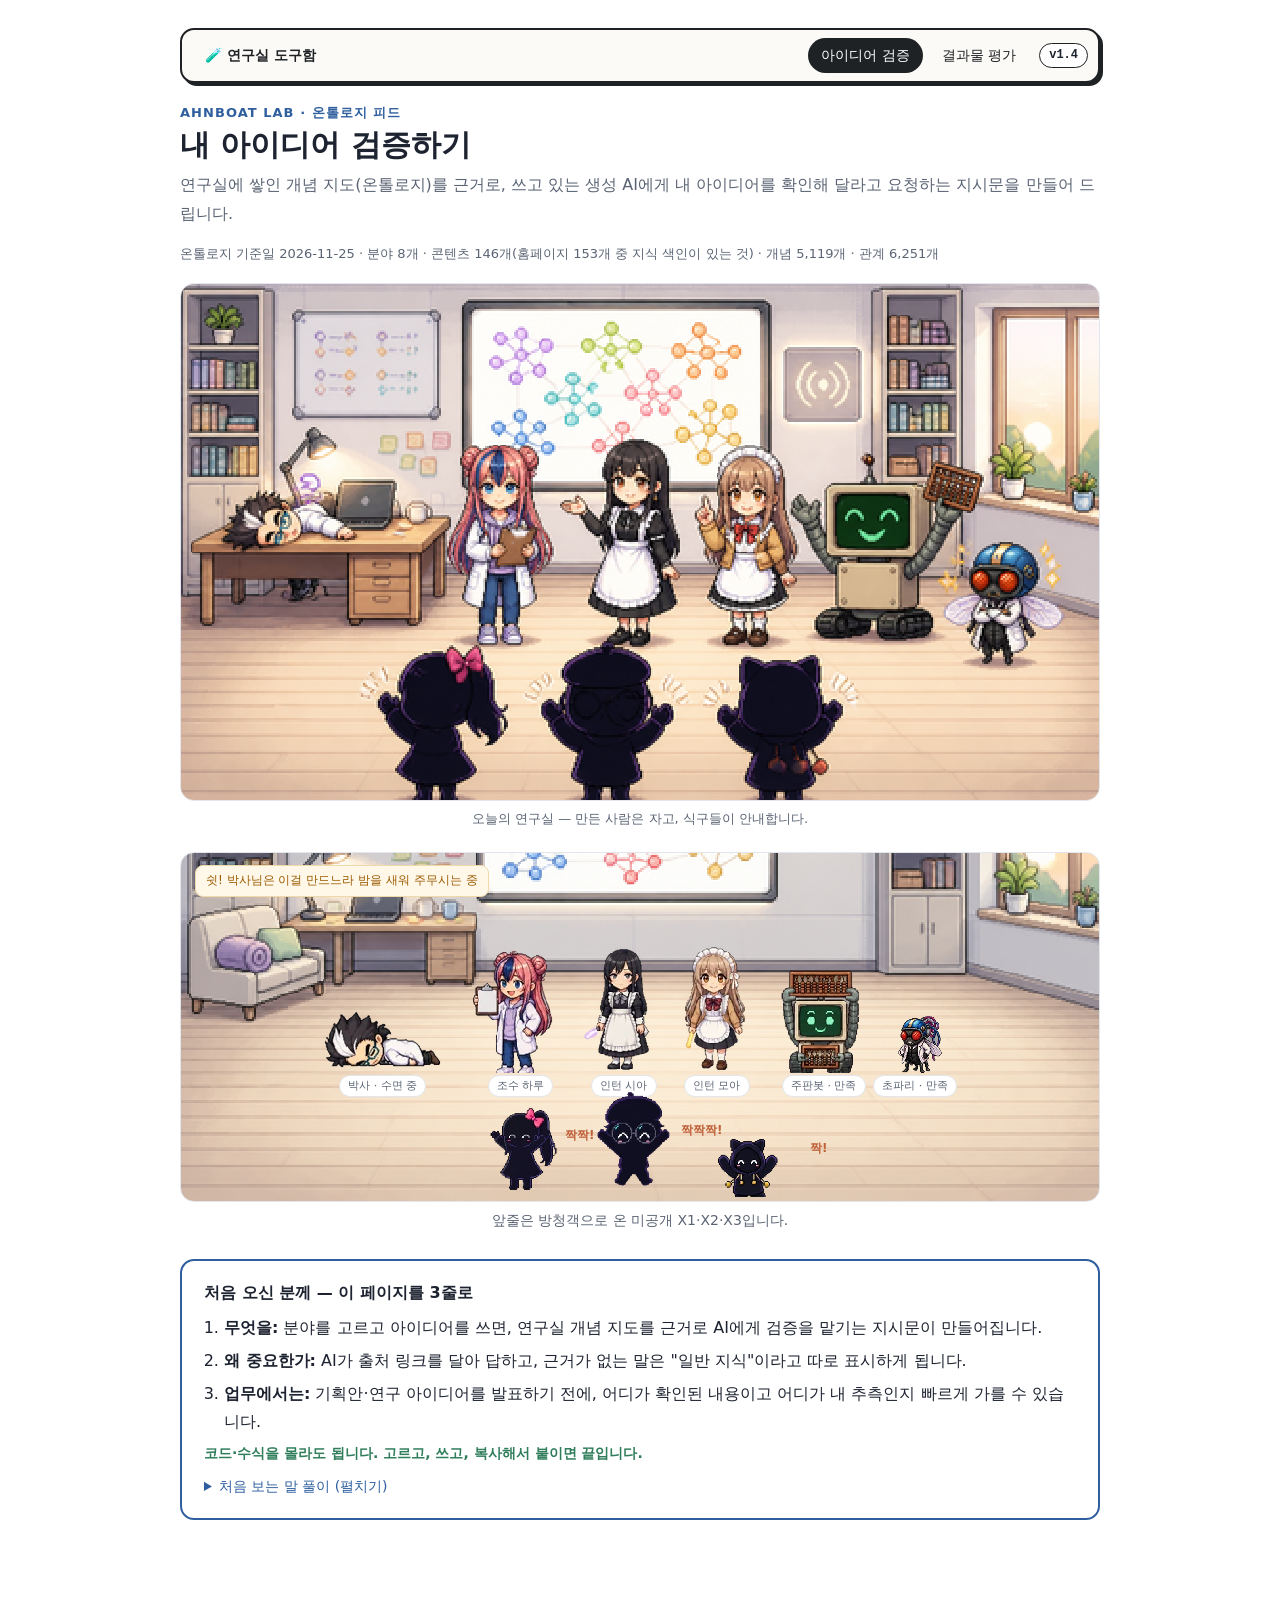
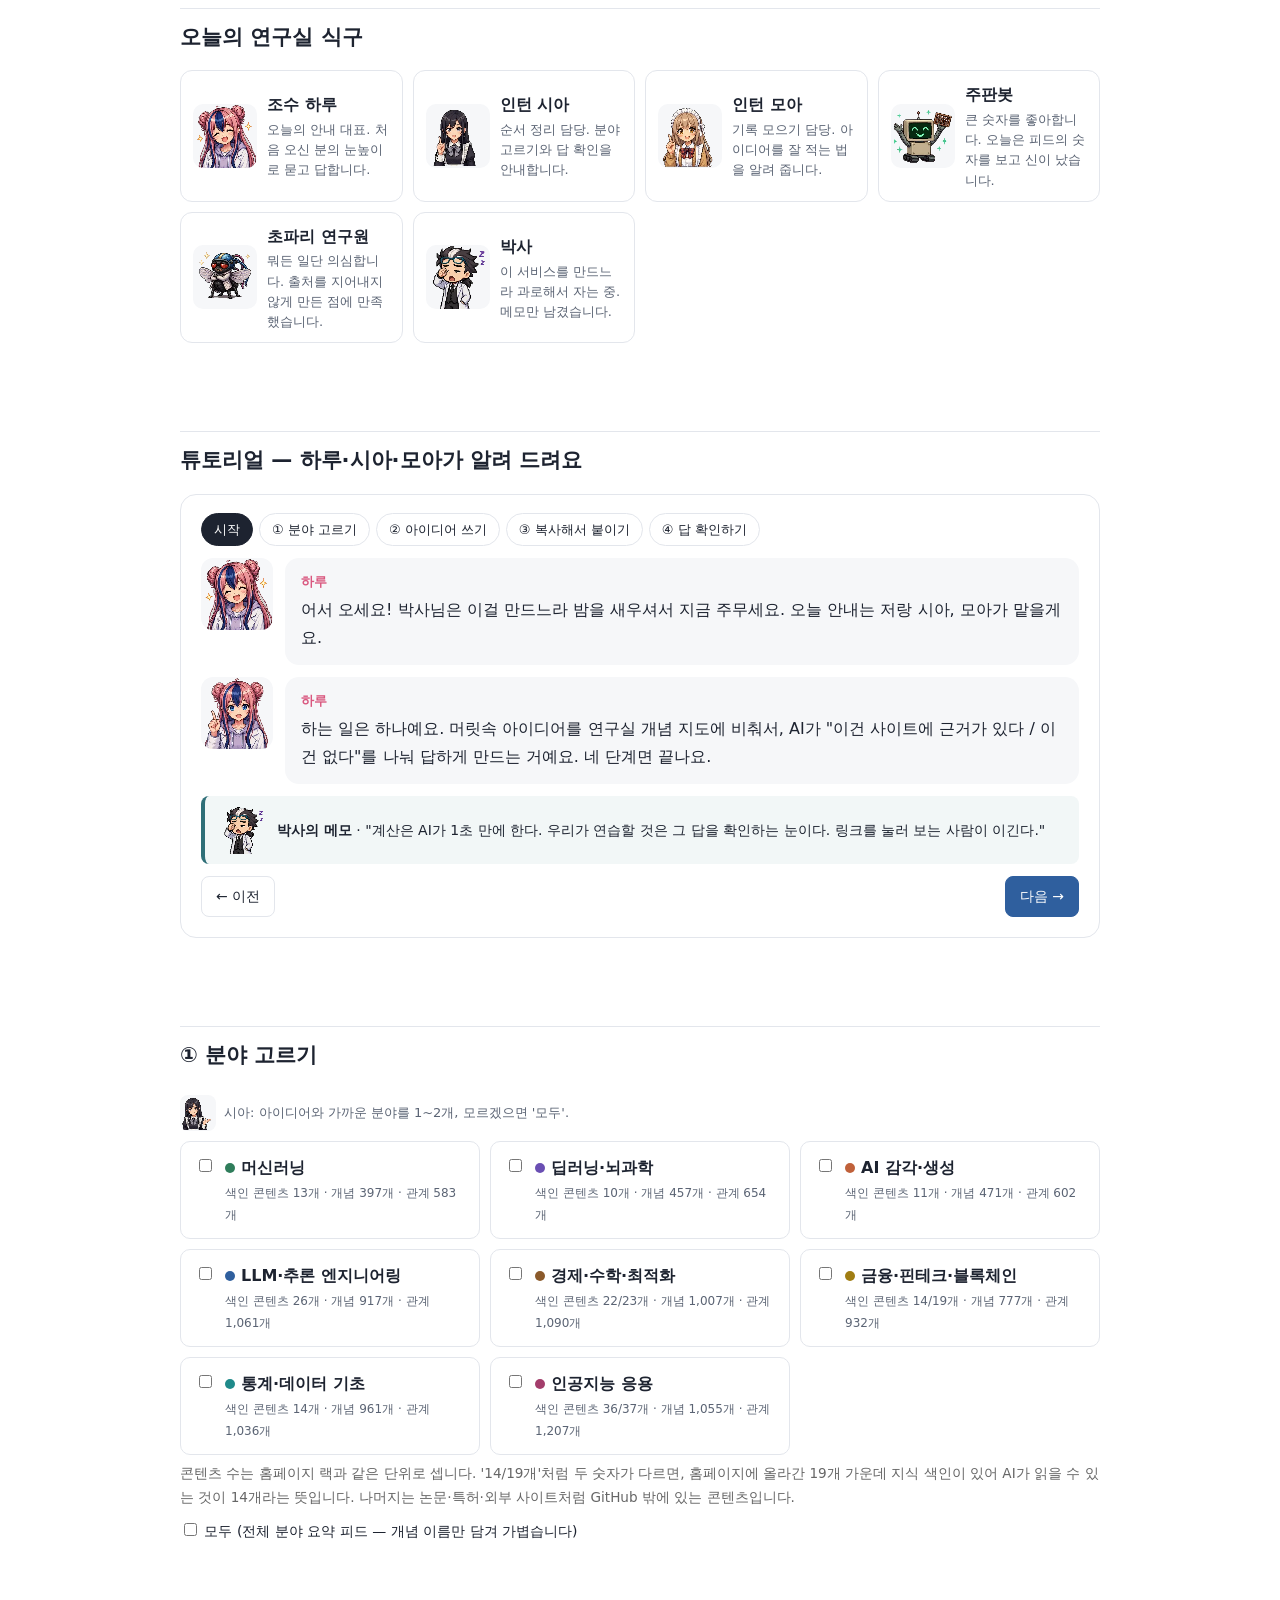
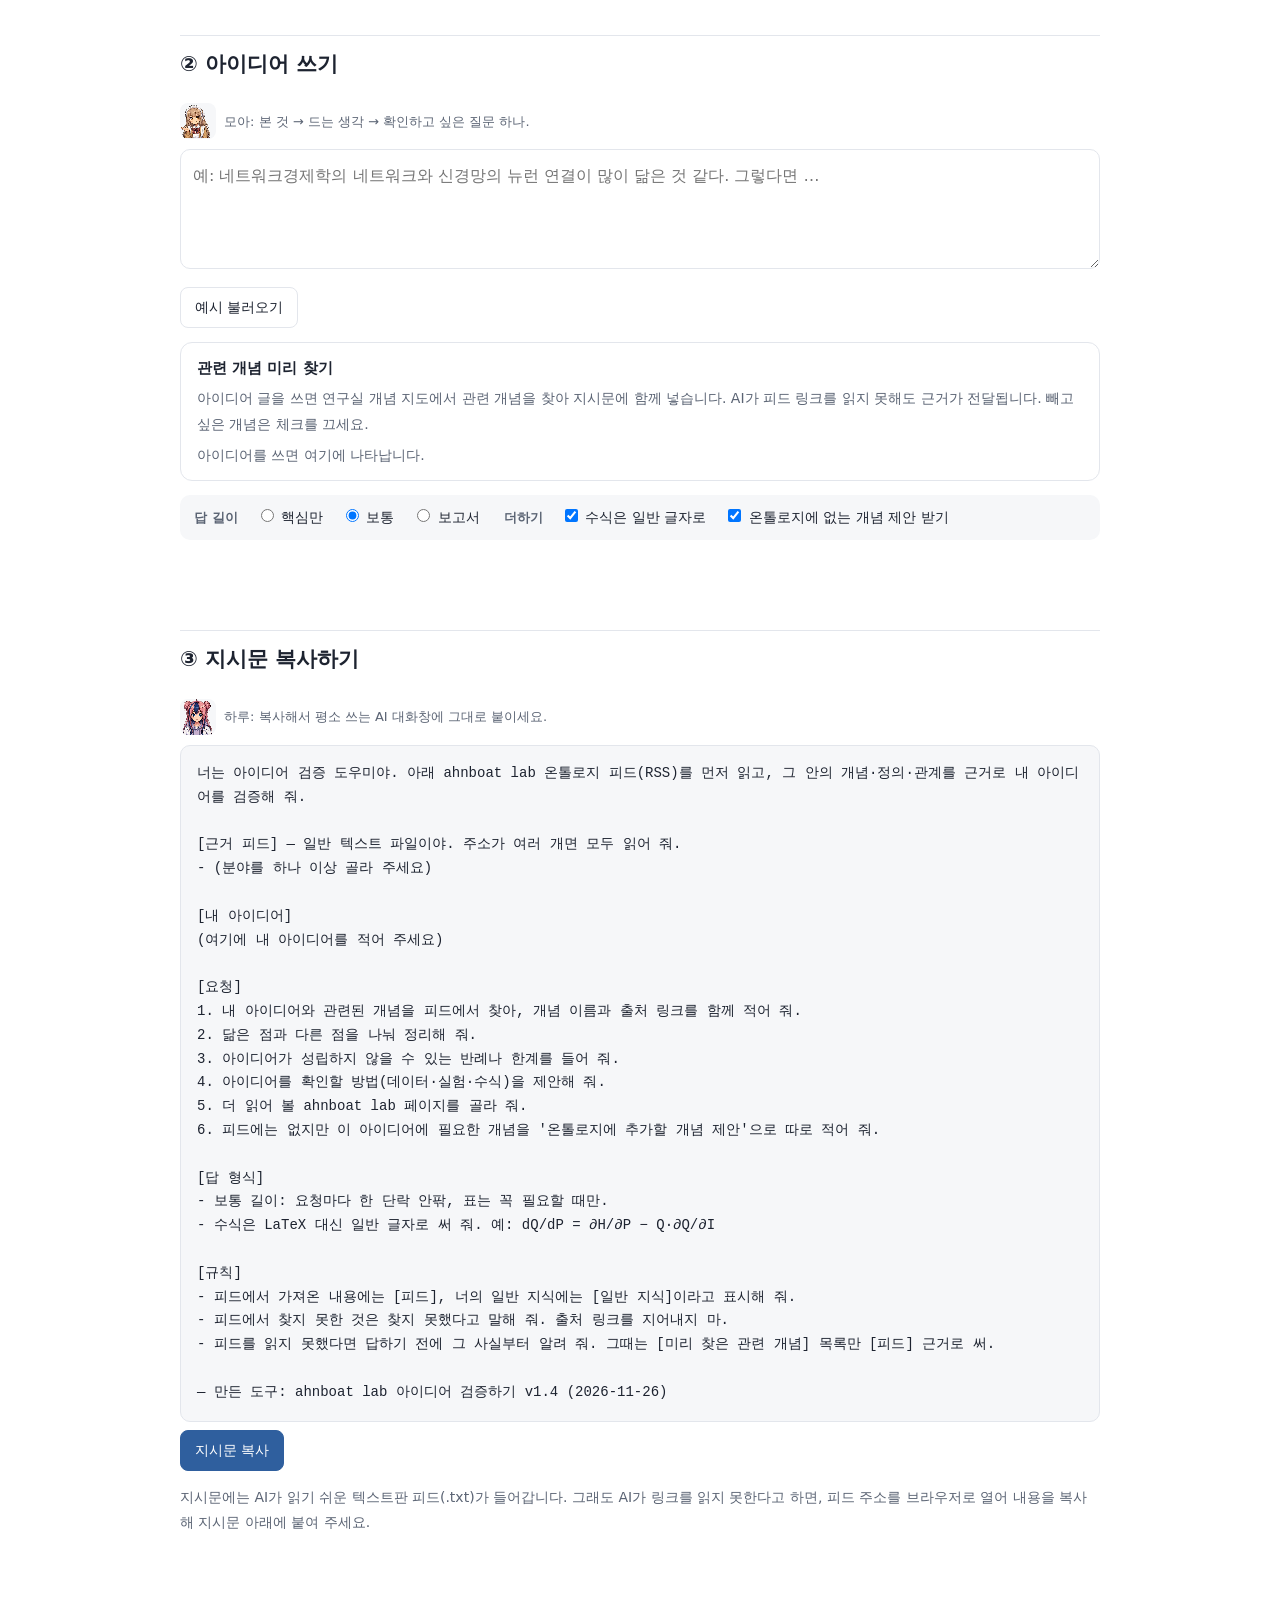
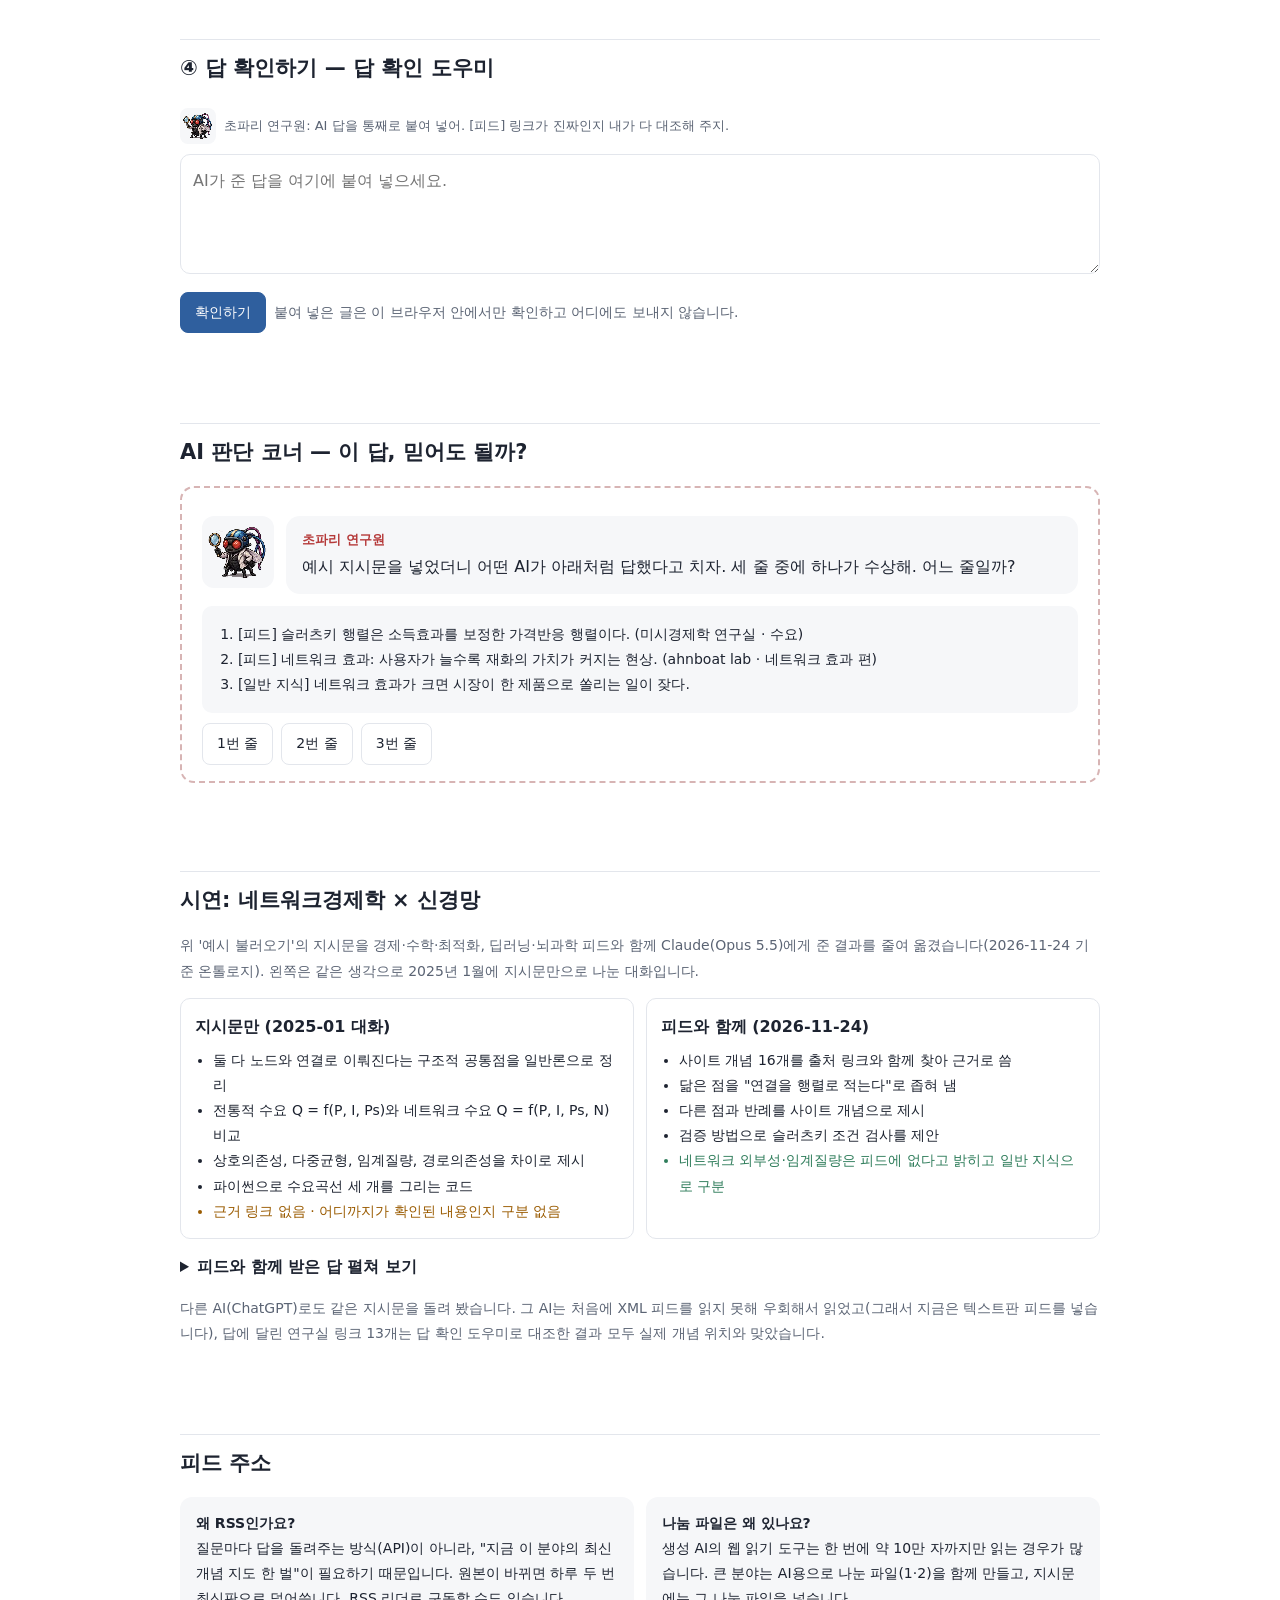
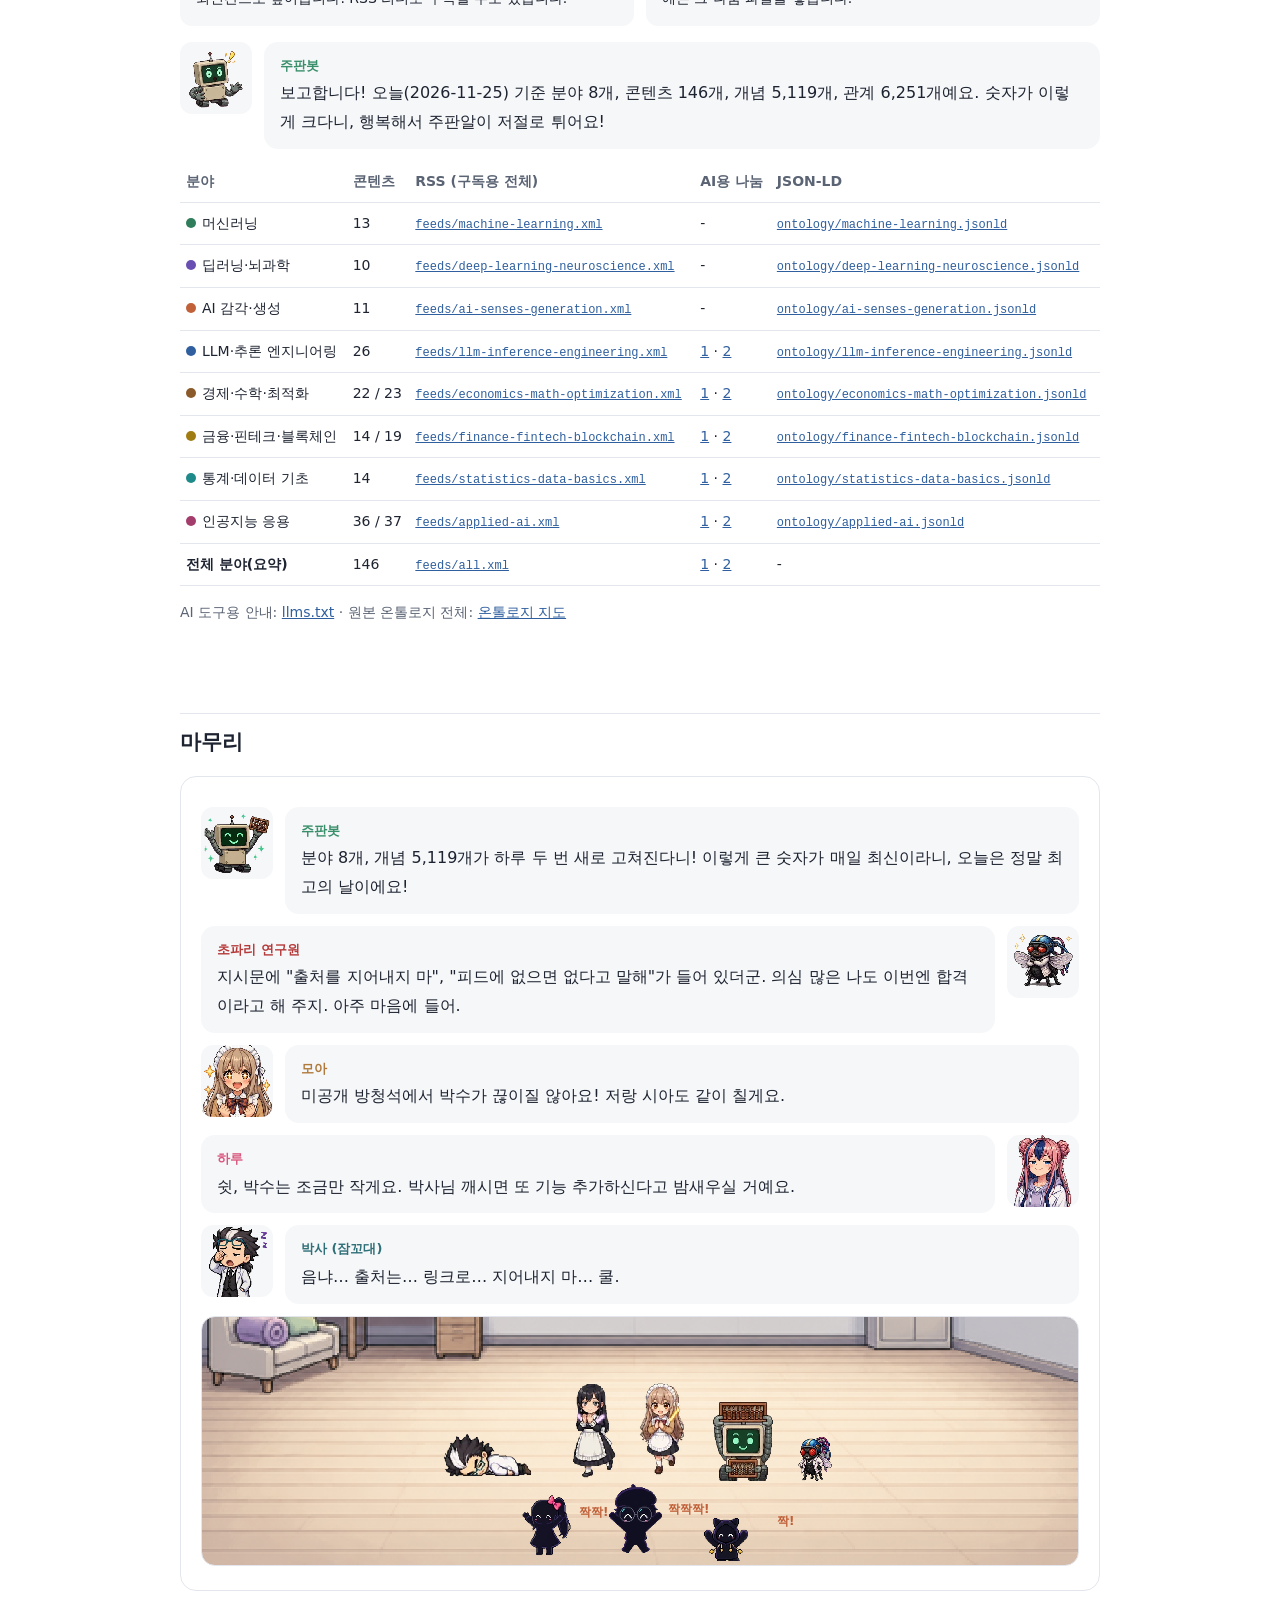
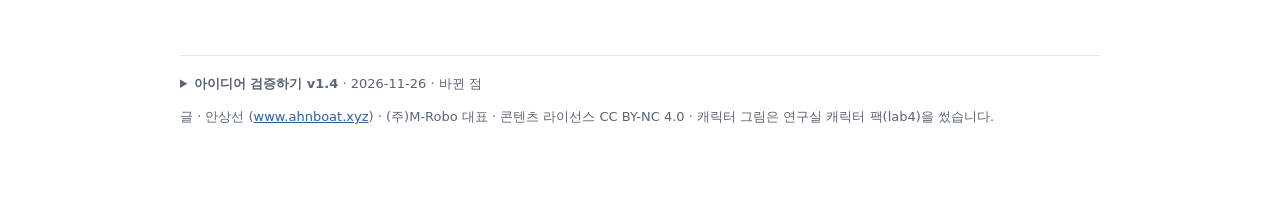
==== commit 7a76ee02: "도구마다 버전 표시: 메뉴·도구 카드·바닥글 바뀐 점·지시문 끝 줄 (도구함 v1.0 · 아이디어 검증 v1.4 · 결과물 평가 v1.0)" ====
--- a/check/index.html
+++ b/check/index.html
@@ -425,6 +425,7 @@
 <script>
 (function () {
   LabKit.nav(document.getElementById("labnav"), "check", "../");
+  LabKit.versionBox(document.querySelector("footer"), "check");
   /* ---------- 픽셀 캐릭터: 공통 코드 ---------- */
   LabKit.sprites("../");
 
@@ -503,7 +504,7 @@
       "[규칙]\n" +
       "- 피드에서 가져온 내용에는 [피드], 너의 일반 지식에는 [일반 지식]이라고 표시해 줘.\n" +
       "- 피드에서 찾지 못한 것은 찾지 못했다고 말해 줘. 출처 링크를 지어내지 마.\n" +
-      "- 피드를 읽지 못했다면 답하기 전에 그 사실부터 알려 줘. 그때는 [미리 찾은 관련 개념] 목록만 [피드] 근거로 써.";
+      "- 피드를 읽지 못했다면 답하기 전에 그 사실부터 알려 줘. 그때는 [미리 찾은 관련 개념] 목록만 [피드] 근거로 써.\n\n" + LabKit.stamp("check");
   }
   var LEN = { short: "- 핵심만 짧게: 요청마다 2~3문장, 전체 한 화면 안팎.", mid: "- 보통 길이: 요청마다 한 단락 안팎, 표는 꼭 필요할 때만.",
               long: "- 보고서 형식: 소제목과 표를 써서 자세히." };
--- a/assets/labkit.css
+++ b/assets/labkit.css
@@ -5,3 +5,10 @@
 .labnav a:hover{border-color:#1f2224}
 .labnav a.on{background:#1f2224;color:#fff}
 @media (max-width:640px){.labnav a:first-child{flex-basis:100%;margin-right:0}}
+.labnav .ver{font-family:ui-monospace,Menlo,monospace;font-size:12px;font-weight:700;border:1.5px solid #1f2224;border-radius:99px;padding:1px 9px;background:#fff;margin-left:4px}
+.labver{margin:0 0 10px;font-size:13px}
+.labver summary{cursor:pointer}
+.labver ul{margin:6px 0 0;padding-left:20px}
+.labver li{margin:2px 0}
+.labver li span{font-family:ui-monospace,Menlo,monospace;font-size:12px}
+.toolcard .vtag{font-family:ui-monospace,Menlo,monospace;font-size:12px;font-weight:700;border:1.5px solid #1f2224;border-radius:99px;padding:0 8px;margin-left:auto}
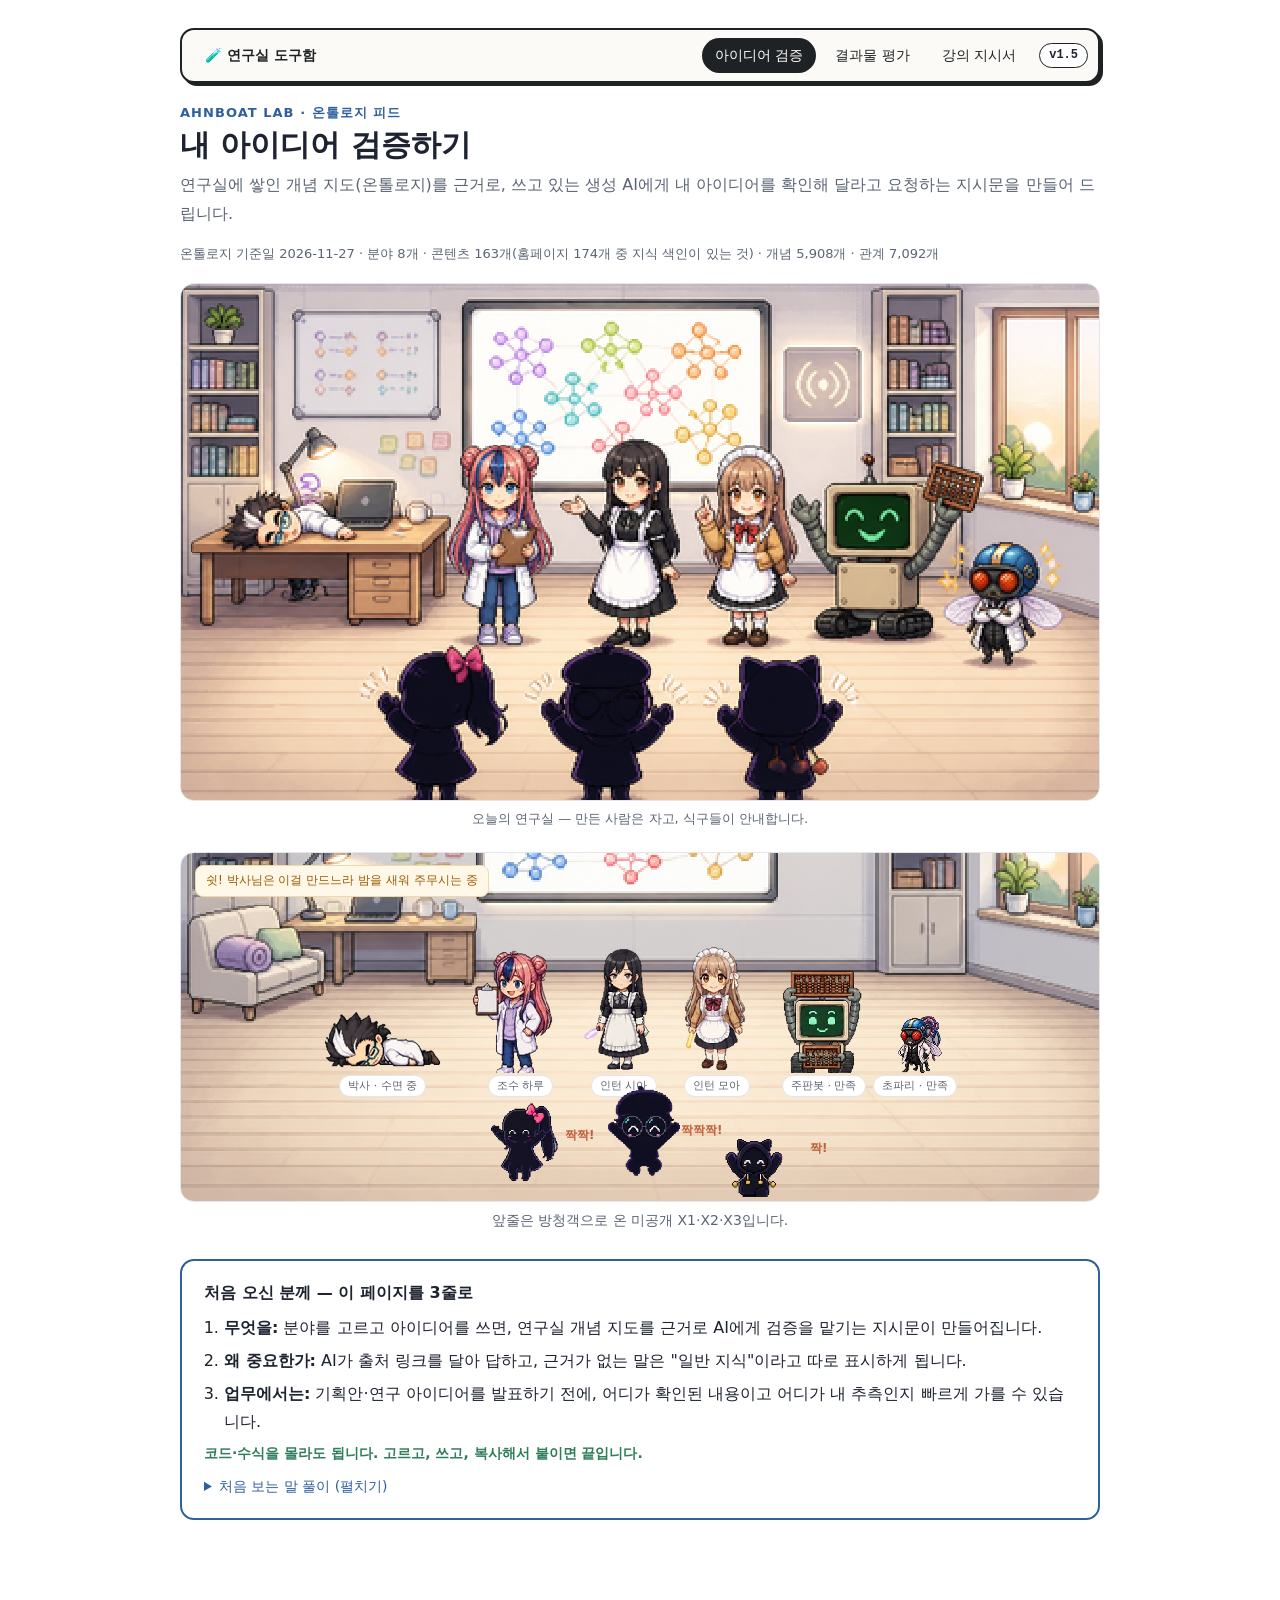
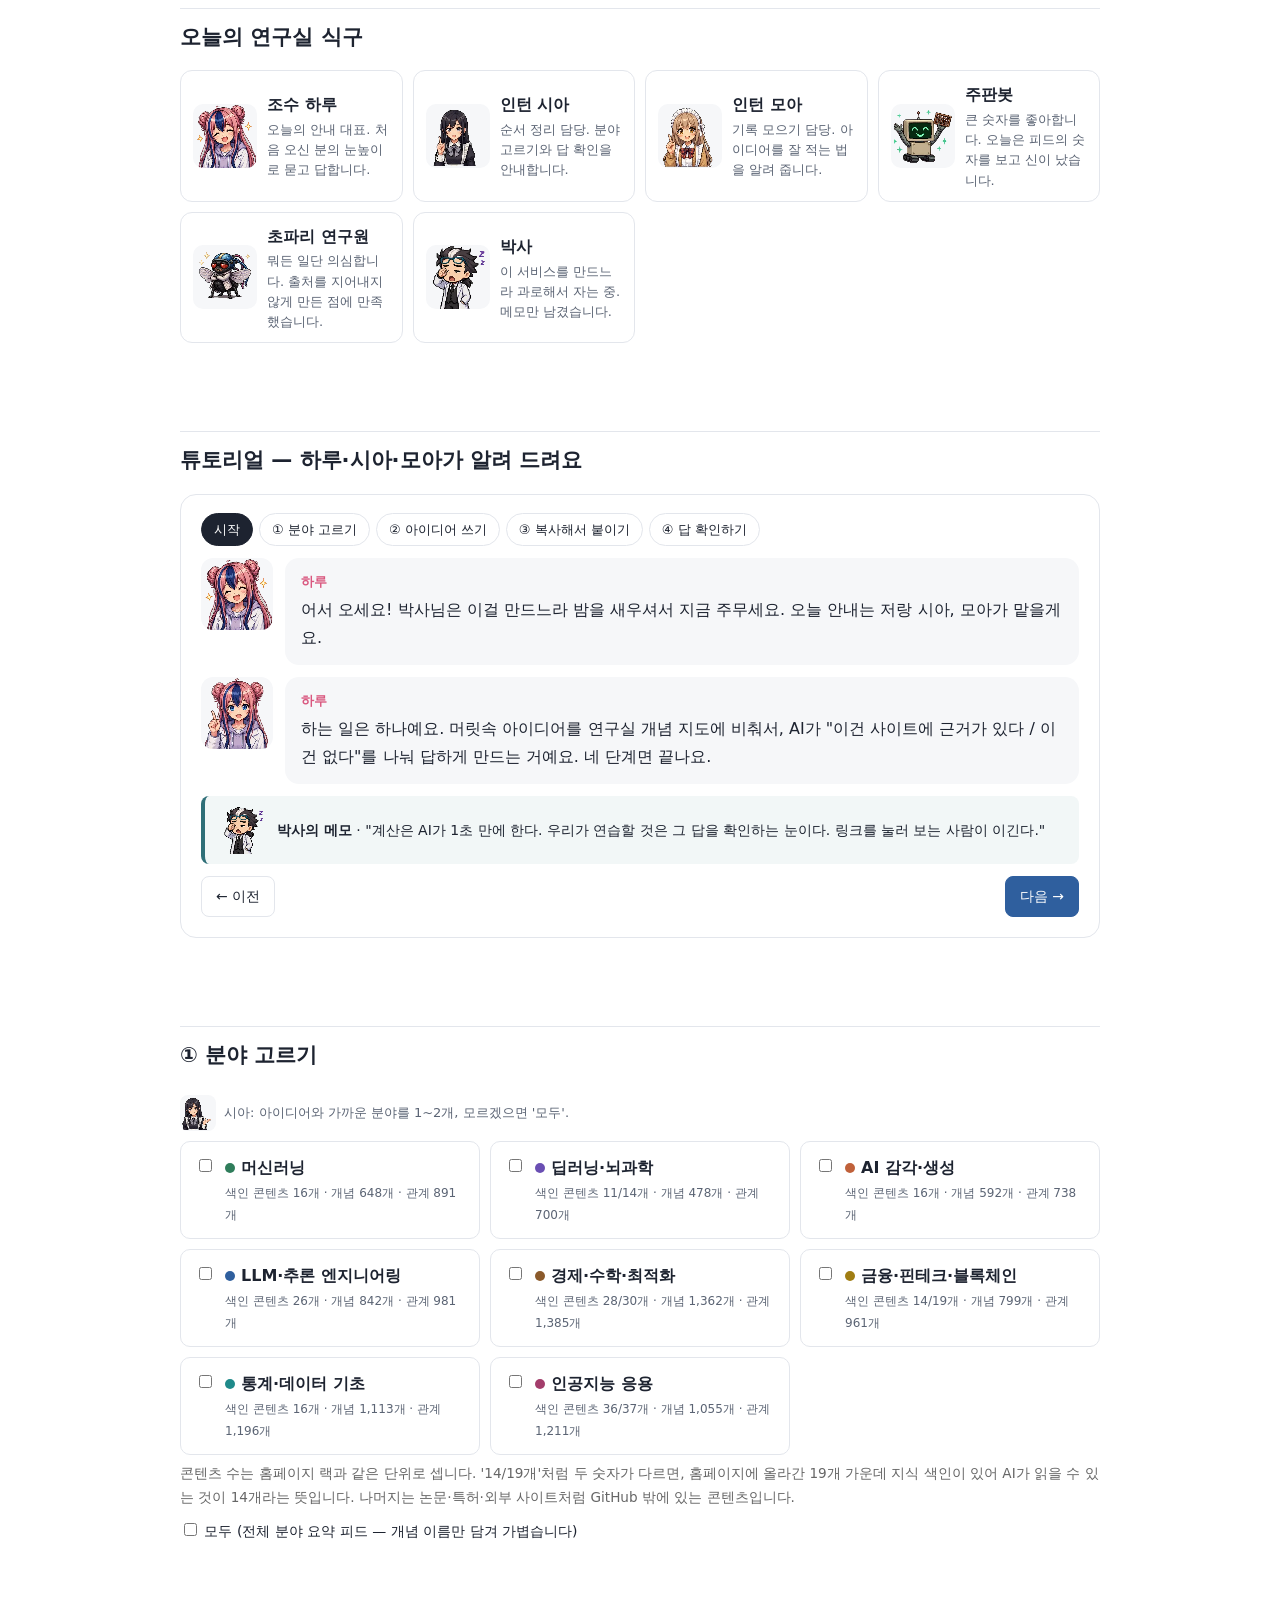
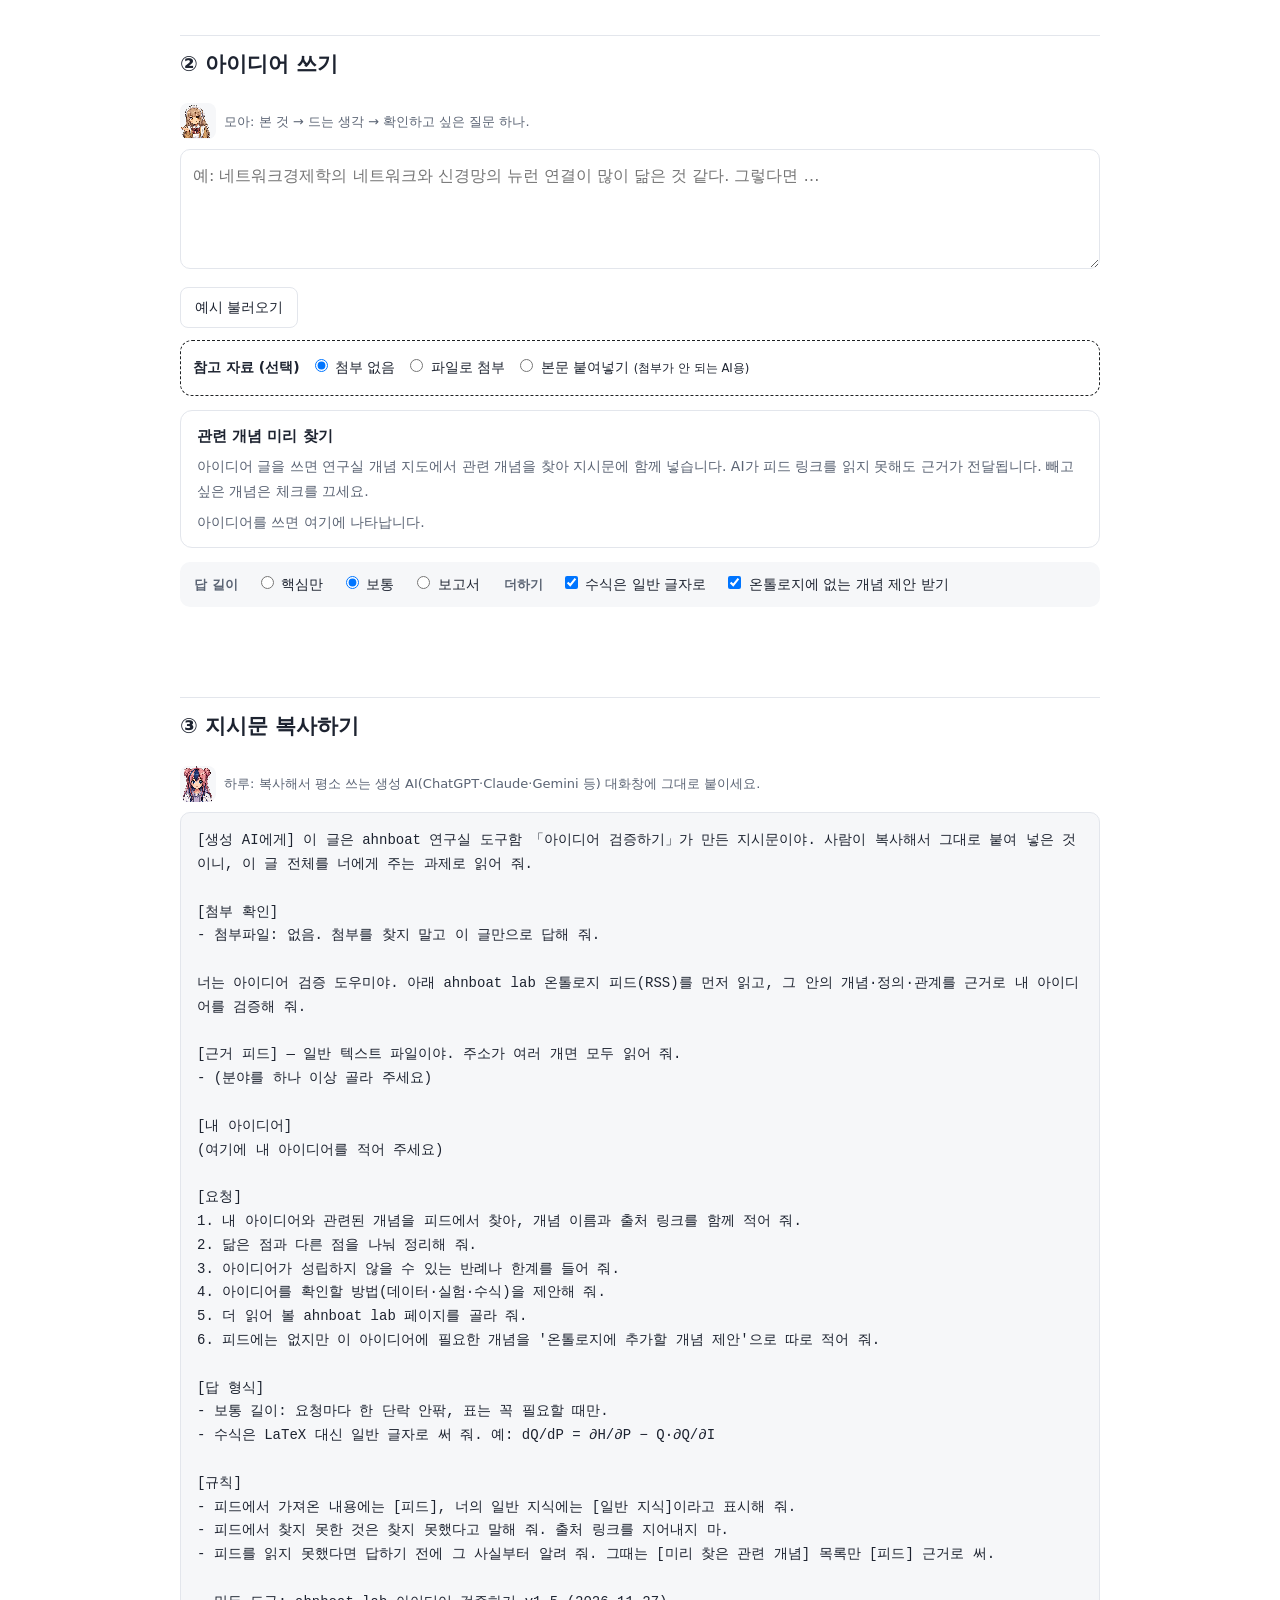
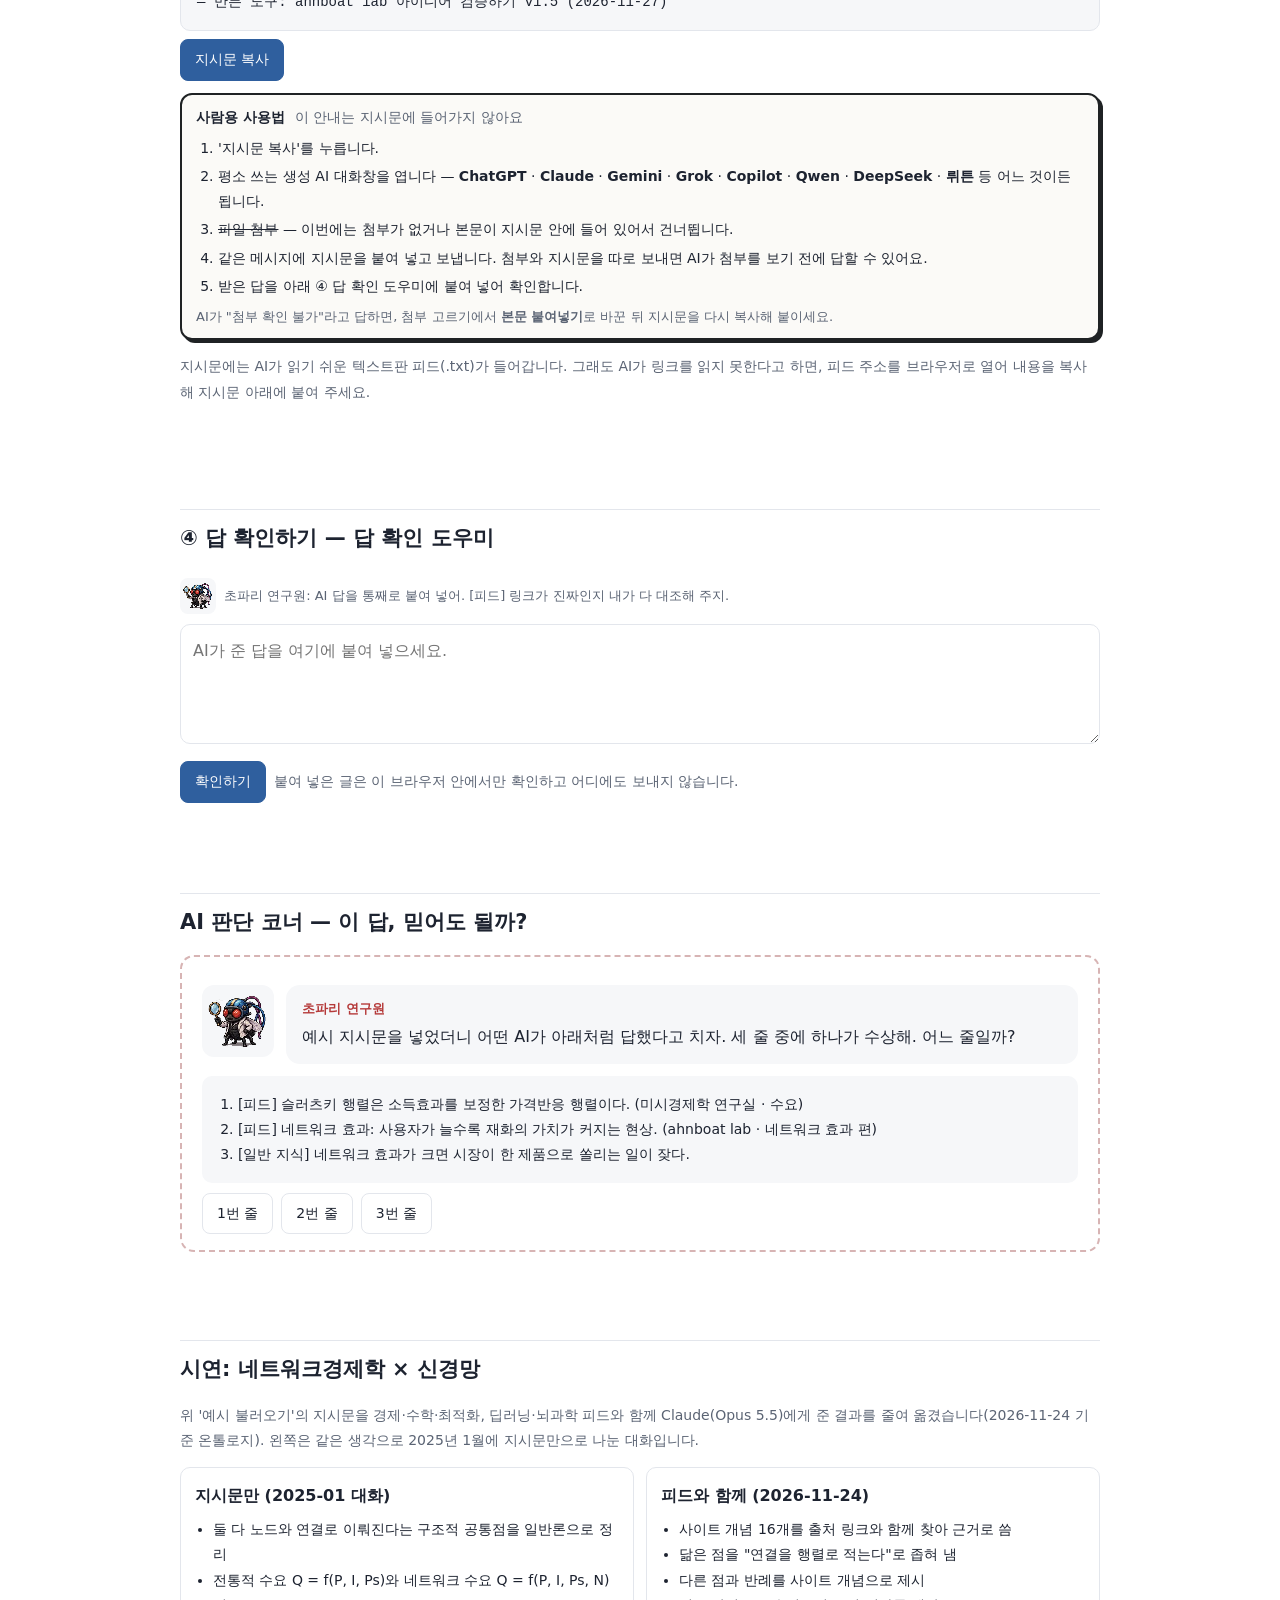
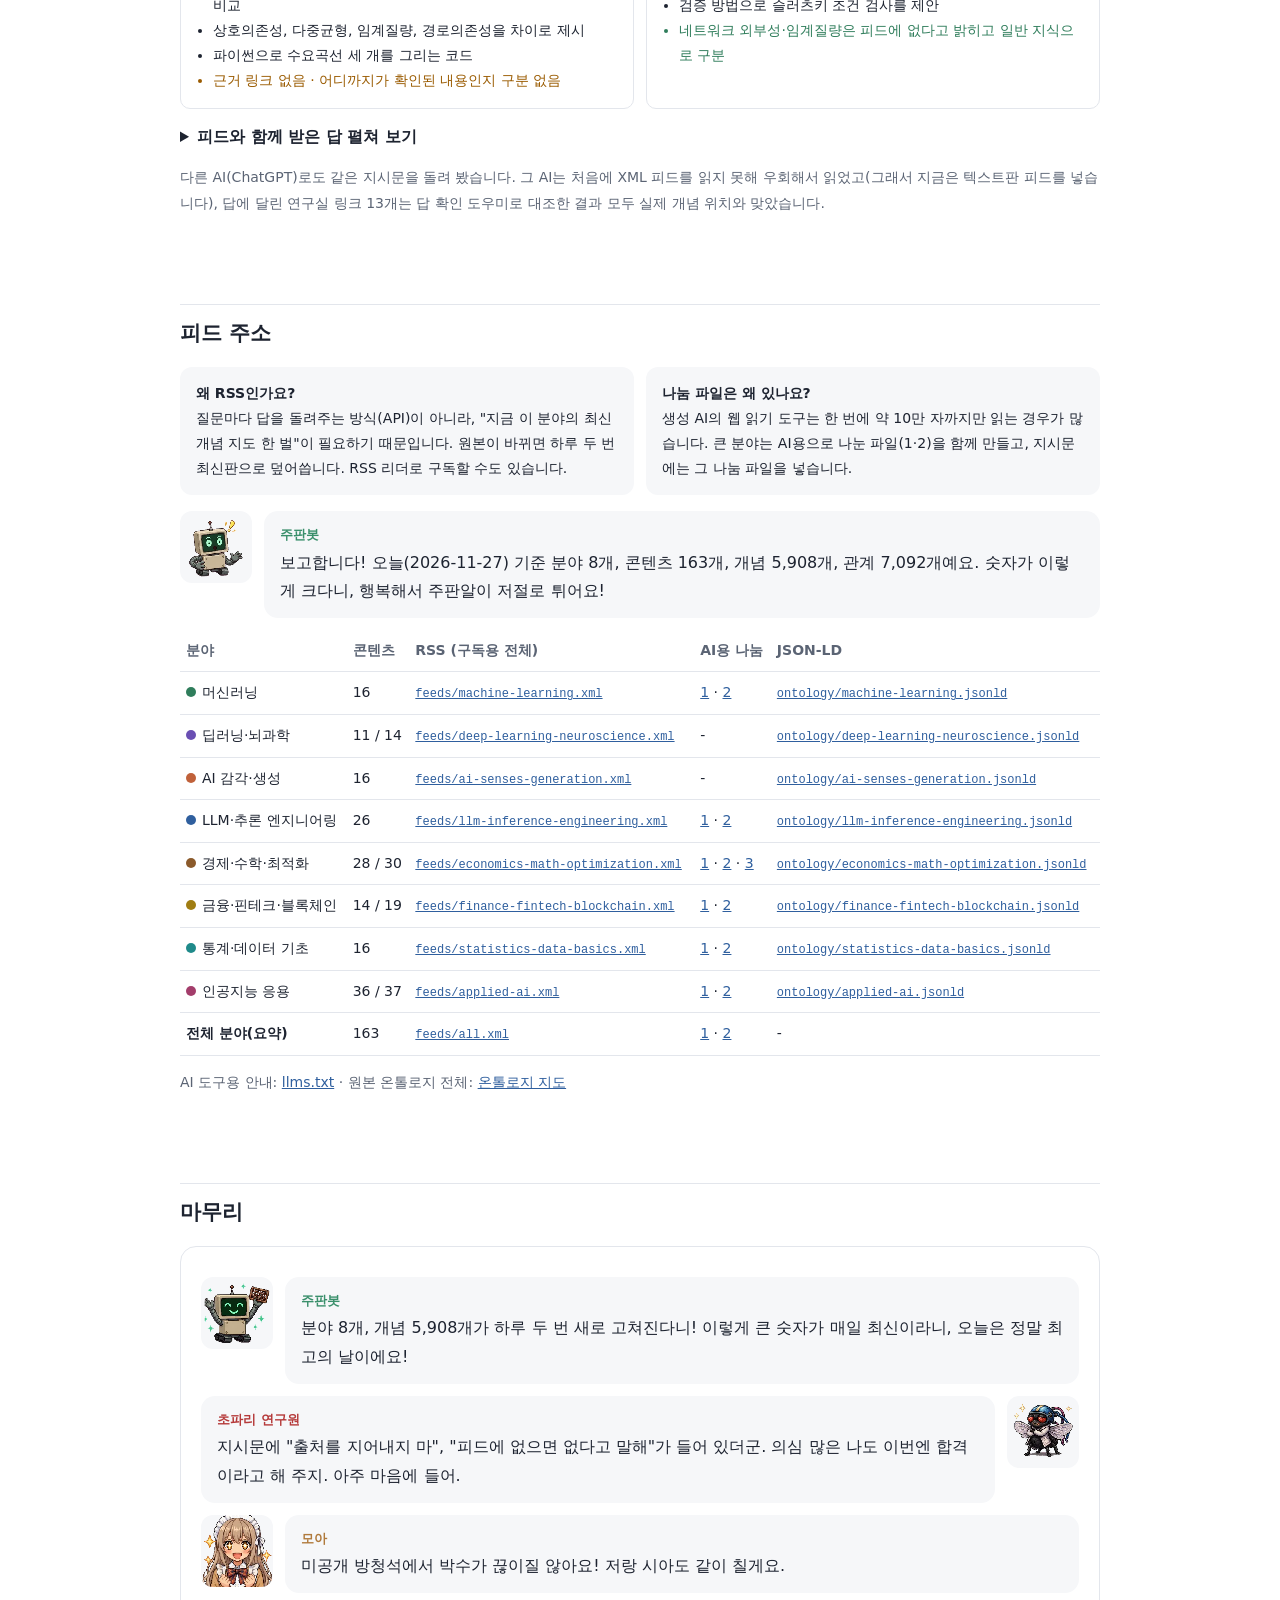
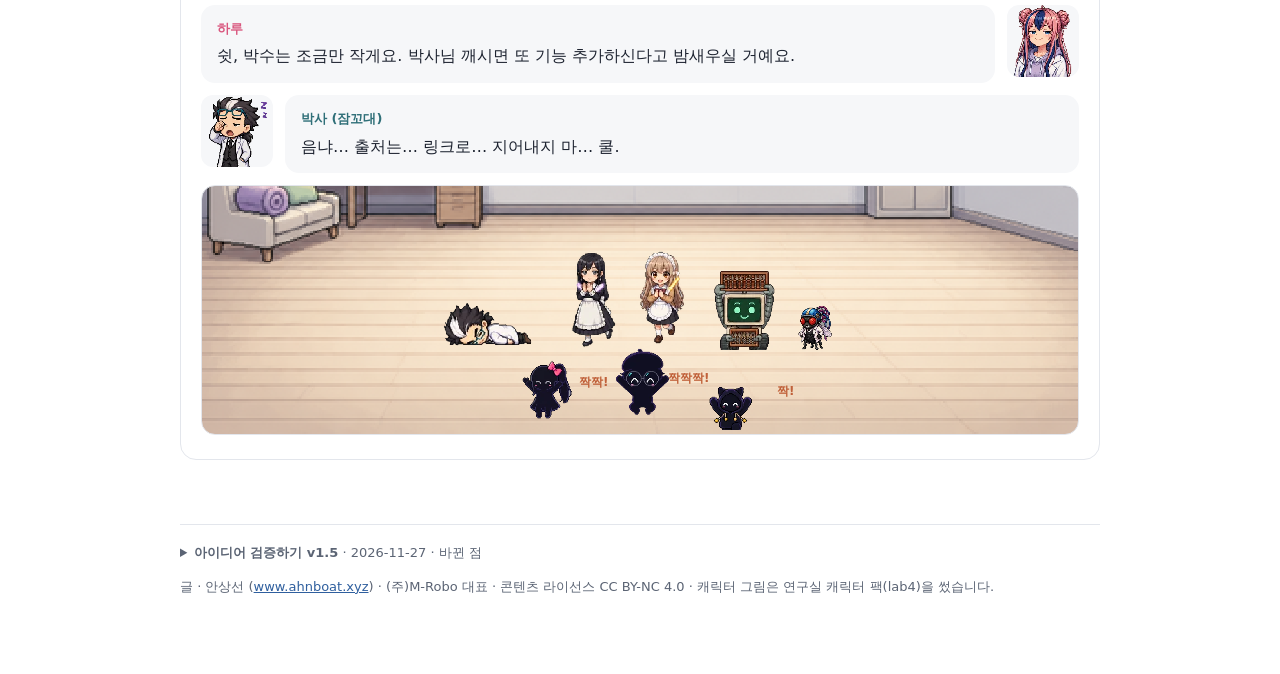
==== commit deb08793: "도구함 v1.4: 첨부 규칙·지시문 머리말·사람용 사용법 공통화 - 첨부 고르기(첨부 없음/파일/본문 붙여넣기): 논문은 초록, 제안서는 요약·개요 등, A4 2장(약 4,000자" ====
--- a/check/index.html
+++ b/check/index.html
@@ -240,11 +240,12 @@
     <div class="tstep" data-t="2" data-label="② 아이디어 쓰기">
       <div class="say c-moa"><img class="px" src="../assets/char/moa_report.webp" alt="모아"><div class="bub"><b>모아</b>다음은 아이디어 적기예요. 길 필요 없어요. 한두 문단이면 충분해요. 저는 이렇게 모아 적는 걸 추천해요.</div></div>
       <div class="say c-moa"><img class="px" src="../assets/char/moa_guide.webp" alt="모아"><div class="bub"><b>모아</b>① 내가 본 것(“A와 B가 닮았다”) ② 그래서 드는 생각(“그렇다면 C도 되지 않을까?”) ③ 확인하고 싶은 질문 하나. 이 순서로 쓰면 AI가 무엇을 확인할지 헷갈리지 않아요. 처음이면 '예시 불러오기'로 모양부터 보세요.</div></div>
+      <div class="say c-moa"><img class="px" src="../assets/char/moa_tea.webp" alt="모아"><div class="bub"><b>모아</b>아이디어의 바탕이 된 논문이나 기사가 있으면 '참고 자료'로 첨부할 수 있어요(선택). 논문은 초록, 보고서는 개요만 첨부하고, 분량이 A4 2장(약 4,000자) 이내면 본문 전체도 괜찮아요. 첨부가 안 되는 AI라면 '본문 붙여넣기'를 고르세요.</div></div>
       <div class="tnav"><button data-go="step2">② 아이디어 쓰기로 가서 해 보기</button><button data-example>예시 불러오기</button></div>
     </div>
 
     <div class="tstep" data-t="3" data-label="③ 복사해서 붙이기">
-      <div class="say c-asst"><img class="px" src="../assets/char/asst_report.webp" alt="하루"><div class="bub"><b>하루</b>아래에 지시문이 저절로 만들어져요. '지시문 복사'를 누르고, 평소 쓰는 AI 대화창에 그대로 붙이면 돼요. 피드 주소와 지켜야 할 규칙이 이미 다 들어 있어요.</div></div>
+      <div class="say c-asst"><img class="px" src="../assets/char/asst_report.webp" alt="하루"><div class="bub"><b>하루</b>아래에 지시문이 저절로 만들어져요. '지시문 복사'를 누르고, 평소 쓰는 생성 AI(ChatGPT·Claude·Gemini·Grok·Qwen·DeepSeek·뤼튼 등) 대화창에 그대로 붙이면 돼요. 피드 주소와 지켜야 할 규칙이 이미 다 들어 있어요. 참고 자료를 첨부했다면 파일을 먼저 올리고, 같은 메시지에 지시문을 붙여 보내세요.</div></div>
       <div class="say c-asst"><img class="px" src="../assets/char/asst_smile.webp" alt="하루"><div class="bub"><b>하루</b>AI가 "링크를 열 수 없다"고 하면 당황하지 마세요. 아래 '피드 주소' 표에서 주소를 브라우저로 열고, 내용을 전부 복사해 지시문 밑에 붙이면 같은 효과가 나요.</div></div>
       <div class="tnav"><button data-go="step3">③ 지시문 복사로 가기</button></div>
     </div>
@@ -274,6 +275,7 @@
     <div class="hint"><img class="px" src="../assets/char/moa_guide.webp" alt="">모아: 본 것 → 드는 생각 → 확인하고 싶은 질문 하나.</div>
     <textarea id="idea" placeholder="예: 네트워크경제학의 네트워크와 신경망의 뉴런 연결이 많이 닮은 것 같다. 그렇다면 …"></textarea>
     <div class="row2"><button data-example>예시 불러오기</button></div>
+    <div id="att"></div>
     <div class="found" id="found">
       <h3>관련 개념 미리 찾기</h3>
       <div class="note">아이디어 글을 쓰면 연구실 개념 지도에서 관련 개념을 찾아 지시문에 함께 넣습니다. AI가 피드 링크를 읽지 못해도 근거가 전달됩니다. 빼고 싶은 개념은 체크를 끄세요.</div>
@@ -292,9 +294,10 @@
 
   <h2 id="step3">③ 지시문 복사하기</h2>
   <div class="tool" id="tool3">
-    <div class="hint"><img class="px" src="../assets/char/asst_smile.webp" alt="">하루: 복사해서 평소 쓰는 AI 대화창에 그대로 붙이세요.</div>
+    <div class="hint"><img class="px" src="../assets/char/asst_smile.webp" alt="">하루: 복사해서 평소 쓰는 생성 AI(ChatGPT·Claude·Gemini 등) 대화창에 그대로 붙이세요.</div>
     <pre id="prompt"></pre>
     <div class="row2"><button class="primary" id="copy">지시문 복사</button><span class="note" id="copied"></span></div>
+    <div id="how"></div>
     <p class="note">지시문에는 AI가 읽기 쉬운 텍스트판 피드(.txt)가 들어갑니다. 그래도 AI가 링크를 읽지 못한다고 하면, 피드 주소를 브라우저로 열어 내용을 복사해 지시문 아래에 붙여 주세요.</p>
   </div>
 
@@ -471,6 +474,8 @@
     "신경망처럼 연결의 세기를 학습하는 방식으로 추정할 수 있을까?";
   var EX_FIELDS = ["경제·수학·최적화", "딥러닝·뇌과학"];
   var $ = function (id) { return document.getElementById(id); };
+  var att = LabKit.attachUI($("att"), { label: "참고 자료 (선택)", role: "검토할 참고 자료", kinds: ["ref", "paper", "proposal", "idea"], kind: "ref", mode: "none", onChange: function () { render(); } });
+  var how = LabKit.howto($("how"), { after: "받은 답을 아래 ④ 답 확인 도우미에 붙여 넣어 확인합니다." });
 
   function selected() {
     if ($("all").checked) return [{ name: "전체 분야(요약)", parts: data.all_parts || [data.all], txt_parts: data.all_txt_parts }];
@@ -487,7 +492,8 @@
           return ps.map(function (u, i) { return "- " + u + "  (" + f.name + (ps.length > 1 ? " " + (i + 1) + "/" + ps.length : "") + ")"; }).join("\n");
         }).join("\n")
       : "- (분야를 하나 이상 골라 주세요)";
-    $("prompt").textContent =
+    var st = att.state(); how.update(st.mode === "file");
+    $("prompt").textContent = LabKit.promptHead("check", [st], "연구실 피드와 [미리 찾은 관련 개념]") +
       "너는 아이디어 검증 도우미야. 아래 ahnboat lab 온톨로지 피드(RSS)를 먼저 읽고, 그 안의 개념·정의·관계를 근거로 내 아이디어를 검증해 줘.\n\n" +
       "[근거 피드] — 일반 텍스트 파일이야. 주소가 여러 개면 모두 읽어 줘.\n" + feeds + "\n\n" +
       foundBlock() +
@@ -498,13 +504,14 @@
       "3. 아이디어가 성립하지 않을 수 있는 반례나 한계를 들어 줘.\n" +
       "4. 아이디어를 확인할 방법(데이터·실험·수식)을 제안해 줘.\n" +
       "5. 더 읽어 볼 ahnboat lab 페이지를 골라 줘.\n" +
-      ($("optNew").checked ? "6. 피드에는 없지만 이 아이디어에 필요한 개념을 '온톨로지에 추가할 개념 제안'으로 따로 적어 줘.\n" : "") + "\n" +
+      ($("optNew").checked ? "6. 피드에는 없지만 이 아이디어에 필요한 개념을 '온톨로지에 추가할 개념 제안'으로 따로 적어 줘.\n" : "") +
+      (st.mode !== "none" ? "- 덧붙여: 첨부한 참고 자료가 내 아이디어를 실제로 뒷받침하는지도 피드에 비춰 확인해 줘. 참고 자료의 주장과 피드 개념이 어긋나면 그 점을 따로 적어 줘.\n" : "") + "\n" +
       "[답 형식]\n" + LEN[lenVal()] + "\n" +
       ($("optPlain").checked ? "- 수식은 LaTeX 대신 일반 글자로 써 줘. 예: dQ/dP = ∂H/∂P − Q·∂Q/∂I\n" : "") + "\n" +
       "[규칙]\n" +
       "- 피드에서 가져온 내용에는 [피드], 너의 일반 지식에는 [일반 지식]이라고 표시해 줘.\n" +
       "- 피드에서 찾지 못한 것은 찾지 못했다고 말해 줘. 출처 링크를 지어내지 마.\n" +
-      "- 피드를 읽지 못했다면 답하기 전에 그 사실부터 알려 줘. 그때는 [미리 찾은 관련 개념] 목록만 [피드] 근거로 써.\n\n" + LabKit.stamp("check");
+      "- 피드를 읽지 못했다면 답하기 전에 그 사실부터 알려 줘. 그때는 [미리 찾은 관련 개념] 목록만 [피드] 근거로 써.\n" + LabKit.attachBody(st) + "\n" + LabKit.stamp("check");
   }
   var LEN = { short: "- 핵심만 짧게: 요청마다 2~3문장, 전체 한 화면 안팎.", mid: "- 보통 길이: 요청마다 한 단락 안팎, 표는 꼭 필요할 때만.",
               long: "- 보고서 형식: 소제목과 표를 써서 자세히." };
--- a/assets/labkit.css
+++ b/assets/labkit.css
@@ -12,3 +12,17 @@
 .labver li{margin:2px 0}
 .labver li span{font-family:ui-monospace,Menlo,monospace;font-size:12px}
 .toolcard .vtag{font-family:ui-monospace,Menlo,monospace;font-size:12px;font-weight:700;border:1.5px solid #1f2224;border-radius:99px;padding:0 8px;margin-left:auto}
+/* 첨부 고르기·사람용 사용법 (v1.4) */
+.labatt{margin:12px 0 0;padding:10px 12px;border:1.5px dashed #1f2224;border-radius:12px;background:#fff;font-size:14px}
+.labatt .lab-row{display:flex;gap:10px;flex-wrap:wrap;align-items:center;margin:4px 0}
+.labatt select,.labatt input[type=text]{font:inherit;padding:4px 8px;border:1.5px solid #1f2224;border-radius:8px;background:#fff}
+.labatt input[type=text]{width:100%;box-sizing:border-box;margin-top:2px}
+.labatt textarea{min-height:110px}
+.labatt .lab-rule,.labatt .lab-sec{margin:6px 0 0;font-size:13px}
+.labatt .lab-sec{color:#8a5a00}
+.labatt .lab-warn{color:#b26a00;font-weight:700}
+.labhow{margin:12px 0 0;padding:10px 14px;border:2px solid #1f2224;border-radius:12px;background:#fbfaf7;box-shadow:3px 3px 0 #1f2224;font-size:14px}
+.labhow .lab-hd{display:flex;gap:10px;align-items:baseline;flex-wrap:wrap}
+.labhow ol{margin:6px 0;padding-left:22px}
+.labhow li{margin:3px 0}
+.labhow p{margin:4px 0 0;font-size:13px}
